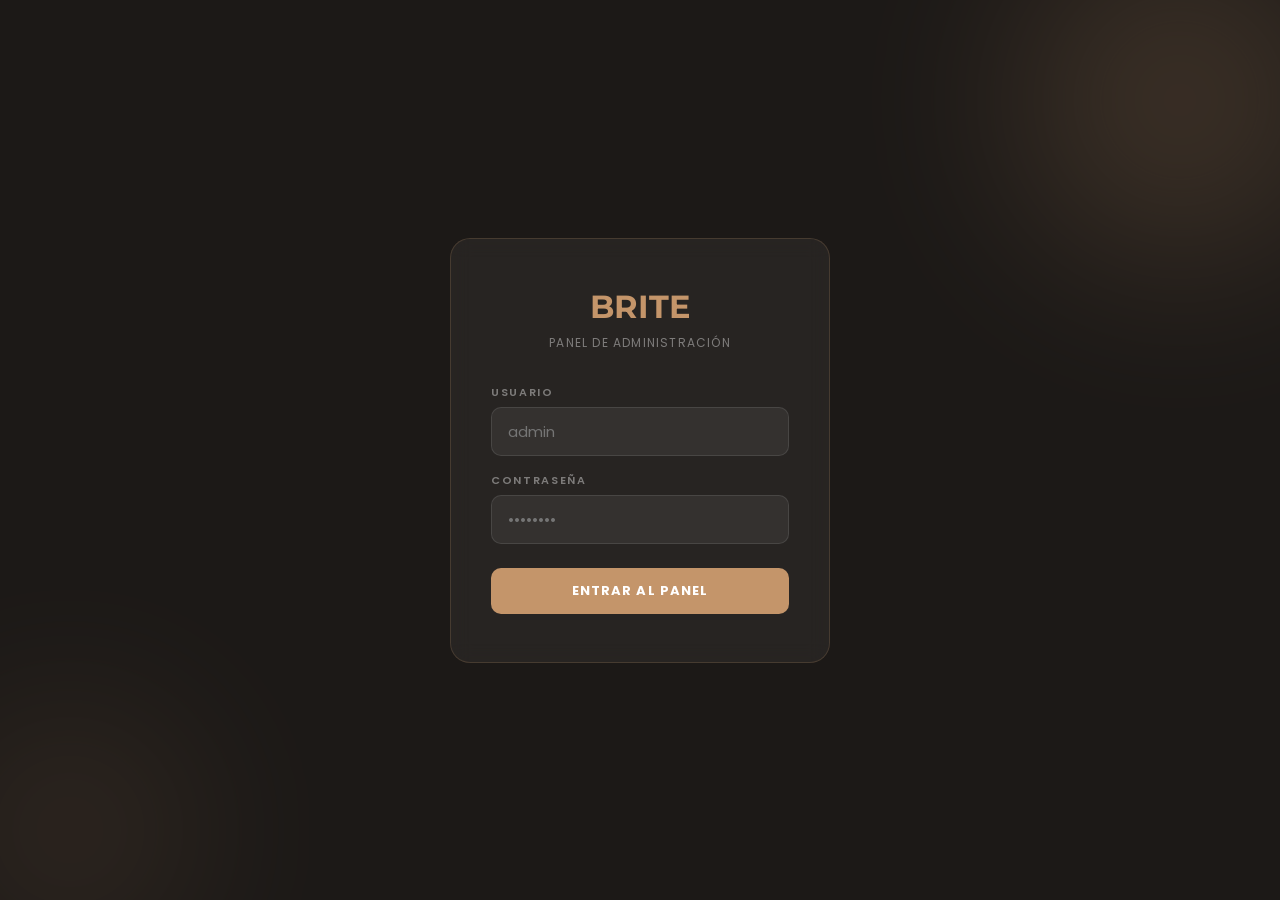
==== admin.html @ 168a84fe "Add files via upload" ====
<!DOCTYPE html>
<html lang="es">
<head>
  <meta charset="UTF-8">
  <meta name="viewport" content="width=device-width, initial-scale=1.0">
  <title>BRITE — Panel Admin</title>
  <link href="https://fonts.googleapis.com/css2?family=Montserrat:wght@400;500;600;700&family=Poppins:wght@300;400;500;600&display=swap" rel="stylesheet">
  <style>
    *, *::before, *::after { box-sizing: border-box; margin: 0; padding: 0; }
    :root {
      --gold: #C4956A; --gold-dark: #A67750; --gold-light: #EDD9C0;
      --ink: #1C1917; --ink-mid: #57534E; --ink-soft: #A8A29E;
      --bg: #FAFAF8; --bg-alt: #F4F1EC; --bg-dark: #1C1917;
      --white: #FFFFFF; --success: #4A7C59; --error: #C0392B;
      --font: 'Poppins', sans-serif; --font-d: 'Montserrat', sans-serif;
    }
    body { font-family: var(--font); background: var(--bg); color: var(--ink); min-height: 100vh; }

    /* LOGIN */
    .login-screen {
      min-height: 100vh; display: flex; align-items: center; justify-content: center;
      background: var(--bg-dark); position: relative; overflow: hidden;
    }
    .login-orb {
      position: absolute; border-radius: 50%; filter: blur(80px); opacity: 0.3;
      pointer-events: none;
    }
    .login-orb1 { width: 400px; height: 400px; background: radial-gradient(circle, rgba(196,149,106,0.8), transparent); top: -100px; right: -100px; }
    .login-orb2 { width: 300px; height: 300px; background: radial-gradient(circle, rgba(196,149,106,0.5), transparent); bottom: -80px; left: -80px; }
    .login-box {
      background: rgba(255,255,255,0.05); border: 1px solid rgba(196,149,106,0.2);
      border-radius: 20px; padding: 48px 40px; width: 380px;
      position: relative; z-index: 2; backdrop-filter: blur(10px);
    }
    .login-logo { font-family: var(--font-d); font-size: 32px; font-weight: 700; color: var(--gold); text-align: center; margin-bottom: 8px; }
    .login-sub { font-size: 12px; color: rgba(255,255,255,0.4); text-align: center; margin-bottom: 32px; letter-spacing: 0.1em; text-transform: uppercase; }
    .login-field { margin-bottom: 16px; }
    .login-field label { display: block; font-size: 11px; font-weight: 600; color: rgba(255,255,255,0.4); letter-spacing: 0.15em; text-transform: uppercase; margin-bottom: 6px; }
    .login-field input {
      width: 100%; background: rgba(255,255,255,0.06); border: 1px solid rgba(255,255,255,0.1);
      border-radius: 10px; padding: 12px 16px; color: white; font-family: var(--font); font-size: 15px; outline: none;
      transition: border-color 0.2s;
    }
    .login-field input:focus { border-color: var(--gold); }
    .login-btn {
      width: 100%; padding: 13px; background: var(--gold); color: white; border: none; cursor: pointer;
      font-family: var(--font); font-size: 13px; font-weight: 700; letter-spacing: 0.08em; text-transform: uppercase;
      border-radius: 10px; margin-top: 8px; transition: all 0.25s;
    }
    .login-btn:hover { background: var(--gold-dark); transform: translateY(-2px); }
    .login-error { color: #E53935; font-size: 12px; text-align: center; margin-top: 12px; display: none; }

    /* ADMIN PANEL */
    .admin { display: none; }
    .admin-nav {
      background: var(--bg-dark); padding: 0 32px; height: 64px;
      display: flex; align-items: center; justify-content: space-between;
      border-bottom: 1px solid rgba(196,149,106,0.15);
      position: sticky; top: 0; z-index: 100;
    }
    .admin-nav-brand { font-family: var(--font-d); font-size: 20px; font-weight: 700; color: var(--gold); }
    .admin-nav-right { display: flex; align-items: center; gap: 16px; }
    .admin-nav-user { font-size: 13px; color: rgba(255,255,255,0.5); }
    .admin-logout {
      background: rgba(255,255,255,0.08); border: 1px solid rgba(255,255,255,0.12);
      color: rgba(255,255,255,0.6); font-family: var(--font); font-size: 12px; font-weight: 600;
      padding: 7px 16px; border-radius: 100px; cursor: pointer; transition: all 0.2s;
    }
    .admin-logout:hover { background: rgba(255,255,255,0.15); color: white; }

    .admin-body { padding: 32px; max-width: 1400px; margin: 0 auto; }

    /* STATS */
    .stats-grid { display: grid; grid-template-columns: repeat(4, 1fr); gap: 16px; margin-bottom: 32px; }
    .stat-card {
      background: var(--white); border-radius: 12px; padding: 24px;
      box-shadow: 0 2px 12px rgba(28,25,23,0.07);
    }
    .stat-label { font-size: 11px; font-weight: 600; color: var(--ink-soft); letter-spacing: 0.12em; text-transform: uppercase; margin-bottom: 8px; }
    .stat-num { font-family: var(--font-d); font-size: 32px; font-weight: 700; color: var(--ink); }
    .stat-card.gold .stat-num { color: var(--gold); }
    .stat-card.green .stat-num { color: var(--success); }

    /* TABS */
    .admin-tabs { display: flex; gap: 8px; margin-bottom: 24px; }
    .admin-tab {
      padding: 9px 20px; background: var(--bg-alt); border: none; cursor: pointer;
      font-family: var(--font); font-size: 13px; font-weight: 600; color: var(--ink-mid);
      border-radius: 100px; transition: all 0.2s;
    }
    .admin-tab.active { background: var(--ink); color: white; }
    .admin-tab:hover:not(.active) { background: var(--gold-light); color: var(--gold-dark); }

    /* TABLA PEDIDOS */
    .table-wrap { background: var(--white); border-radius: 16px; box-shadow: 0 2px 12px rgba(28,25,23,0.07); overflow: hidden; }
    .table-header {
      padding: 20px 24px; display: flex; justify-content: space-between; align-items: center;
      border-bottom: 1px solid var(--gold-light);
    }
    .table-title { font-family: var(--font-d); font-size: 18px; font-weight: 700; color: var(--ink); }
    .table-search {
      display: flex; align-items: center; gap: 8px;
      background: var(--bg-alt); border: 2px solid transparent; border-radius: 10px; padding: 0 14px;
      transition: border-color 0.2s;
    }
    .table-search:focus-within { border-color: var(--gold); }
    .table-search svg { color: var(--ink-soft); flex-shrink: 0; }
    .table-search input { border: none; background: none; padding: 9px 8px; font-family: var(--font); font-size: 14px; outline: none; width: 200px; }

    table { width: 100%; border-collapse: collapse; }
    thead { background: var(--bg-alt); }
    th { padding: 12px 16px; font-size: 11px; font-weight: 700; color: var(--ink-soft); letter-spacing: 0.1em; text-transform: uppercase; text-align: left; }
    td { padding: 14px 16px; font-size: 14px; color: var(--ink); border-bottom: 1px solid var(--bg-alt); vertical-align: middle; }
    tr:last-child td { border-bottom: none; }
    tr:hover td { background: rgba(196,149,106,0.04); }

    .badge-estatus {
      display: inline-flex; align-items: center; gap: 6px;
      padding: 4px 12px; border-radius: 100px;
      font-size: 11px; font-weight: 700; letter-spacing: 0.05em; text-transform: uppercase;
    }
    .badge-estatus.pendiente { background: #FEF3C7; color: #92400E; }
    .badge-estatus.pagado { background: #D1FAE5; color: #065F46; }
    .badge-estatus.enviado { background: #DBEAFE; color: #1E40AF; }
    .badge-estatus.entregado { background: #E0E7FF; color: #3730A3; }
    .badge-estatus.cancelado { background: #FEE2E2; color: #991B1B; }

    .btn-estatus {
      display: flex; align-items: center; gap: 4px;
      padding: 6px 12px; border: none; border-radius: 8px; cursor: pointer;
      font-family: var(--font); font-size: 11px; font-weight: 700; letter-spacing: 0.05em;
      text-transform: uppercase; transition: all 0.2s; white-space: nowrap;
    }
    .btn-pagar { background: #D1FAE5; color: #065F46; }
    .btn-pagar:hover { background: #6EE7B7; }
    .btn-enviar { background: #DBEAFE; color: #1E40AF; }
    .btn-enviar:hover { background: #93C5FD; }
    .btn-entregar { background: #E0E7FF; color: #3730A3; }
    .btn-entregar:hover { background: #A5B4FC; }
    .btn-cancelar { background: #FEE2E2; color: #991B1B; }
    .btn-cancelar:hover { background: #FCA5A5; }

    .acciones { display: flex; gap: 6px; flex-wrap: wrap; }

    .empty-msg { text-align: center; padding: 48px; color: var(--ink-soft); font-size: 14px; }

    /* TABLA USUARIAS */
    .user-avatar {
      width: 36px; height: 36px; border-radius: 50%;
      background: linear-gradient(135deg, var(--gold), var(--gold-dark));
      display: flex; align-items: center; justify-content: center;
      color: white; font-size: 13px; font-weight: 700; flex-shrink: 0;
    }
    .user-info { display: flex; align-items: center; gap: 10px; }

    /* TOAST */
    .toast {
      position: fixed; bottom: 24px; left: 50%;
      transform: translateX(-50%) translateY(20px);
      background: var(--ink); color: white; padding: 12px 24px;
      border-radius: 100px; font-size: 13px; font-weight: 600;
      border-left: 4px solid var(--gold); box-shadow: 0 8px 24px rgba(0,0,0,0.2);
      opacity: 0; transition: all 0.3s; z-index: 9999; pointer-events: none; white-space: nowrap;
    }
    .toast.show { opacity: 1; transform: translateX(-50%) translateY(0); }

    /* RESPONSIVE */
    @media (max-width: 768px) {
      .stats-grid { grid-template-columns: repeat(2, 1fr); }
      .admin-body { padding: 16px; }
      .table-search input { width: 120px; }
    }
    @media (max-width: 480px) {
      .stats-grid { grid-template-columns: 1fr 1fr; }
      .login-box { padding: 32px 24px; width: 100%; margin: 16px; }
    }
  </style>
</head>
<body>

<!-- LOGIN -->
<div class="login-screen" id="loginScreen">
  <div class="login-orb login-orb1"></div>
  <div class="login-orb login-orb2"></div>
  <div class="login-box">
    <div class="login-logo">BRITE</div>
    <p class="login-sub">Panel de Administración</p>
    <div class="login-field">
      <label>Usuario</label>
      <input type="text" id="adminUser" placeholder="admin" onkeydown="if(event.key==='Enter')iniciarAdmin()">
    </div>
    <div class="login-field">
      <label>Contraseña</label>
      <input type="password" id="adminPass" placeholder="••••••••" onkeydown="if(event.key==='Enter')iniciarAdmin()">
    </div>
    <button class="login-btn" onclick="iniciarAdmin()">Entrar al panel</button>
    <p class="login-error" id="loginError">Usuario o contraseña incorrectos</p>
  </div>
</div>

<!-- ADMIN PANEL -->
<div class="admin" id="adminPanel">
  <nav class="admin-nav">
    <div class="admin-nav-brand">BRITE Admin</div>
    <div class="admin-nav-right">
      <span class="admin-nav-user">Administrador</span>
      <button class="admin-logout" onclick="cerrarAdmin()">Cerrar sesión</button>
    </div>
  </nav>

  <div class="admin-body">
    <!-- STATS -->
    <div class="stats-grid" id="statsGrid">
      <div class="stat-card">
        <div class="stat-label">Total pedidos</div>
        <div class="stat-num" id="statTotal">—</div>
      </div>
      <div class="stat-card gold">
        <div class="stat-label">Pendientes</div>
        <div class="stat-num" id="statPendiente">—</div>
      </div>
      <div class="stat-card green">
        <div class="stat-label">Pagados</div>
        <div class="stat-num" id="statPagado">—</div>
      </div>
      <div class="stat-card">
        <div class="stat-label">Usuarias</div>
        <div class="stat-num" id="statUsuarias">—</div>
      </div>
    </div>

    <!-- TABS -->
    <div class="admin-tabs">
      <button class="admin-tab active" onclick="mostrarTab('pedidos', this)">📦 Pedidos</button>
      <button class="admin-tab" onclick="mostrarTab('usuarias', this)">👤 Usuarias</button>
    </div>

    <!-- PEDIDOS -->
    <div id="tabPedidos" class="table-wrap">
      <div class="table-header">
        <div class="table-title">Pedidos</div>
        <div class="table-search">
          <svg width="14" height="14" viewBox="0 0 24 24" fill="none" stroke="currentColor" stroke-width="2"><circle cx="11" cy="11" r="8"/><line x1="21" y1="21" x2="16.65" y2="16.65"/></svg>
          <input type="text" placeholder="Buscar cliente..." oninput="buscarPedidos(this.value)">
        </div>
      </div>
      <table>
        <thead>
          <tr>
            <th>Cliente</th>
            <th>Prendas</th>
            <th>Total</th>
            <th>Fecha</th>
            <th>Estatus</th>
            <th>Acciones</th>
          </tr>
        </thead>
        <tbody id="tablaPedidos">
          <tr><td colspan="6" class="empty-msg">Cargando pedidos...</td></tr>
        </tbody>
      </table>
    </div>

    <!-- USUARIAS -->
    <div id="tabUsuarias" class="table-wrap" style="display:none">
      <div class="table-header">
        <div class="table-title">Usuarias registradas</div>
      </div>
      <table>
        <thead>
          <tr>
            <th>Usuaria</th>
            <th>Correo</th>
            <th>WhatsApp</th>
            <th>Acepta noticias</th>
            <th>Dispositivo</th>
            <th>Fecha registro</th>
          </tr>
        </thead>
        <tbody id="tablaUsuarias">
          <tr><td colspan="6" class="empty-msg">Cargando usuarias...</td></tr>
        </tbody>
      </table>
    </div>
  </div>
</div>

<div class="toast" id="toast"></div>

<script>
var SB_URL = 'https://gcvsiyqjhkzltgjnrzdo.supabase.co';
var SB_KEY = 'eyJhbGciOiJIUzI1NiIsInR5cCI6IkpXVCJ9.eyJpc3MiOiJzdXBhYmFzZSIsInJlZiI6ImdjdnNpeXFqaGt6bHRnam5yemRvIiwicm9sZSI6ImFub24iLCJpYXQiOjE3NzM4NzI4NTAsImV4cCI6MjA4OTQ0ODg1MH0.TVs1GYMi550A73De3-9ceiu45VswZmbYDJW1oNvcSv0';

// Credenciales admin — puedes cambiarlas
var ADMIN_USER = 'brite';
var ADMIN_PASS = 'brite2026';

var pedidosData = [];

function sbGet(endpoint) {
  return fetch(SB_URL + '/rest/v1/' + endpoint, {
    headers: { 'apikey': SB_KEY, 'Authorization': 'Bearer ' + SB_KEY }
  }).then(function(r) { return r.json(); });
}

function sbPatch(endpoint, body) {
  return fetch(SB_URL + '/rest/v1/' + endpoint, {
    method: 'PATCH',
    headers: {
      'apikey': SB_KEY, 'Authorization': 'Bearer ' + SB_KEY,
      'Content-Type': 'application/json', 'Prefer': 'return=representation'
    },
    body: JSON.stringify(body)
  }).then(function(r) { return r.json(); });
}

function iniciarAdmin() {
  var u = document.getElementById('adminUser').value.trim();
  var p = document.getElementById('adminPass').value;
  if (u === ADMIN_USER && p === ADMIN_PASS) {
    document.getElementById('loginScreen').style.display = 'none';
    document.getElementById('adminPanel').style.display = 'block';
    cargarDatos();
  } else {
    document.getElementById('loginError').style.display = 'block';
  }
}

function cerrarAdmin() {
  document.getElementById('loginScreen').style.display = 'flex';
  document.getElementById('adminPanel').style.display = 'none';
  document.getElementById('adminUser').value = '';
  document.getElementById('adminPass').value = '';
}

function cargarDatos() {
  // Cargar pedidos
  sbGet('pedidos?select=*&order=fecha.desc').then(function(data) {
    pedidosData = data || [];
    renderPedidos(pedidosData);
    // Stats
    document.getElementById('statTotal').textContent = pedidosData.length;
    document.getElementById('statPendiente').textContent = pedidosData.filter(function(p) { return p.estatus === 'pendiente'; }).length;
    document.getElementById('statPagado').textContent = pedidosData.filter(function(p) { return p.estatus === 'pagado'; }).length;
  });
  // Cargar usuarias
  sbGet('usuarias?select=*&order=fecha_registro.desc').then(function(data) {
    var usuarias = data || [];
    document.getElementById('statUsuarias').textContent = usuarias.length;
    renderUsuarias(usuarias);
  });
}

function renderPedidos(lista) {
  var tbody = document.getElementById('tablaPedidos');
  if (!lista.length) {
    tbody.innerHTML = '<tr><td colspan="6" class="empty-msg">No hay pedidos aún</td></tr>';
    return;
  }
  tbody.innerHTML = lista.map(function(p) {
    var prendas = '';
    try {
      var prods = typeof p.productos === 'string' ? JSON.parse(p.productos) : p.productos;
      prendas = prods.map(function(x) { return x.nombre; }).join(', ');
    } catch(e) { prendas = 'Ver en Supabase'; }
    var fecha = p.fecha ? new Date(p.fecha).toLocaleDateString('es-MX', { day:'2-digit', month:'short', year:'numeric' }) : '—';
    var acciones = generarAcciones(p.id, p.estatus);
    return '<tr>' +
      '<td><strong>' + p.nombre_cliente + '</strong><br><span style="font-size:12px;color:#A8A29E">' + (p.whatsapp || '') + '</span></td>' +
      '<td style="max-width:200px;font-size:13px;color:#57534E">' + prendas + '</td>' +
      '<td><strong>$' + Number(p.total).toLocaleString('es-MX') + '</strong></td>' +
      '<td style="font-size:13px">' + fecha + '</td>' +
      '<td><span class="badge-estatus ' + (p.estatus||'pendiente') + '">' + (p.estatus||'pendiente') + '</span></td>' +
      '<td><div class="acciones">' + acciones + '</div></td>' +
      '</tr>';
  }).join('');
}

function generarAcciones(id, estatus) {
  var btns = '';
  if (estatus === 'pendiente') {
    btns += '<button class="btn-estatus btn-pagar" onclick="cambiarEstatus(\'' + id + '\', \'pagado\')">✓ Pagado</button>';
    btns += '<button class="btn-estatus btn-cancelar" onclick="cambiarEstatus(\'' + id + '\', \'cancelado\')">✕ Cancelar</button>';
  } else if (estatus === 'pagado') {
    btns += '<button class="btn-estatus btn-enviar" onclick="cambiarEstatus(\'' + id + '\', \'enviado\')">📦 Enviado</button>';
  } else if (estatus === 'enviado') {
    btns += '<button class="btn-estatus btn-entregar" onclick="cambiarEstatus(\'' + id + '\', \'entregado\')">✓ Entregado</button>';
  } else {
    btns += '<span style="font-size:12px;color:#A8A29E">Completado</span>';
  }
  return btns;
}

function cambiarEstatus(id, nuevoEstatus) {
  sbPatch('pedidos?id=eq.' + id, { estatus: nuevoEstatus }).then(function() {
    mostrarToast('Pedido marcado como ' + nuevoEstatus + ' ✦');
    cargarDatos();
  }).catch(function() {
    mostrarToast('Error al actualizar — intenta de nuevo');
  });
}

function buscarPedidos(query) {
  if (!query) { renderPedidos(pedidosData); return; }
  var filtrados = pedidosData.filter(function(p) {
    return (p.nombre_cliente || '').toLowerCase().includes(query.toLowerCase()) ||
           (p.email || '').toLowerCase().includes(query.toLowerCase());
  });
  renderPedidos(filtrados);
}

function renderUsuarias(lista) {
  var tbody = document.getElementById('tablaUsuarias');
  if (!lista.length) {
    tbody.innerHTML = '<tr><td colspan="6" class="empty-msg">No hay usuarias registradas</td></tr>';
    return;
  }
  tbody.innerHTML = lista.map(function(u) {
    var inicial = (u.nombre || 'B')[0].toUpperCase();
    var fecha = u.fecha_registro ? new Date(u.fecha_registro).toLocaleDateString('es-MX', { day:'2-digit', month:'short', year:'numeric' }) : '—';
    return '<tr>' +
      '<td><div class="user-info"><div class="user-avatar">' + inicial + '</div><strong>' + u.nombre + '</strong></div></td>' +
      '<td>' + (u.email || '—') + '</td>' +
      '<td>' + (u.whatsapp || '—') + '</td>' +
      '<td><span style="color:' + (u.acepta_noticias ? '#4A7C59' : '#A8A29E') + ';font-weight:600">' + (u.acepta_noticias ? '✓ Sí' : '✗ No') + '</span></td>' +
      '<td>' + (u.dispositivo || '—') + '</td>' +
      '<td>' + fecha + '</td>' +
      '</tr>';
  }).join('');
}

function mostrarTab(tab, btn) {
  document.querySelectorAll('.admin-tab').forEach(function(b) { b.classList.remove('active'); });
  btn.classList.add('active');
  document.getElementById('tabPedidos').style.display = tab === 'pedidos' ? 'block' : 'none';
  document.getElementById('tabUsuarias').style.display = tab === 'usuarias' ? 'block' : 'none';
}

function mostrarToast(msg) {
  var t = document.getElementById('toast');
  t.textContent = msg; t.classList.add('show');
  setTimeout(function() { t.classList.remove('show'); }, 3000);
}
</script>
</body>
</html>
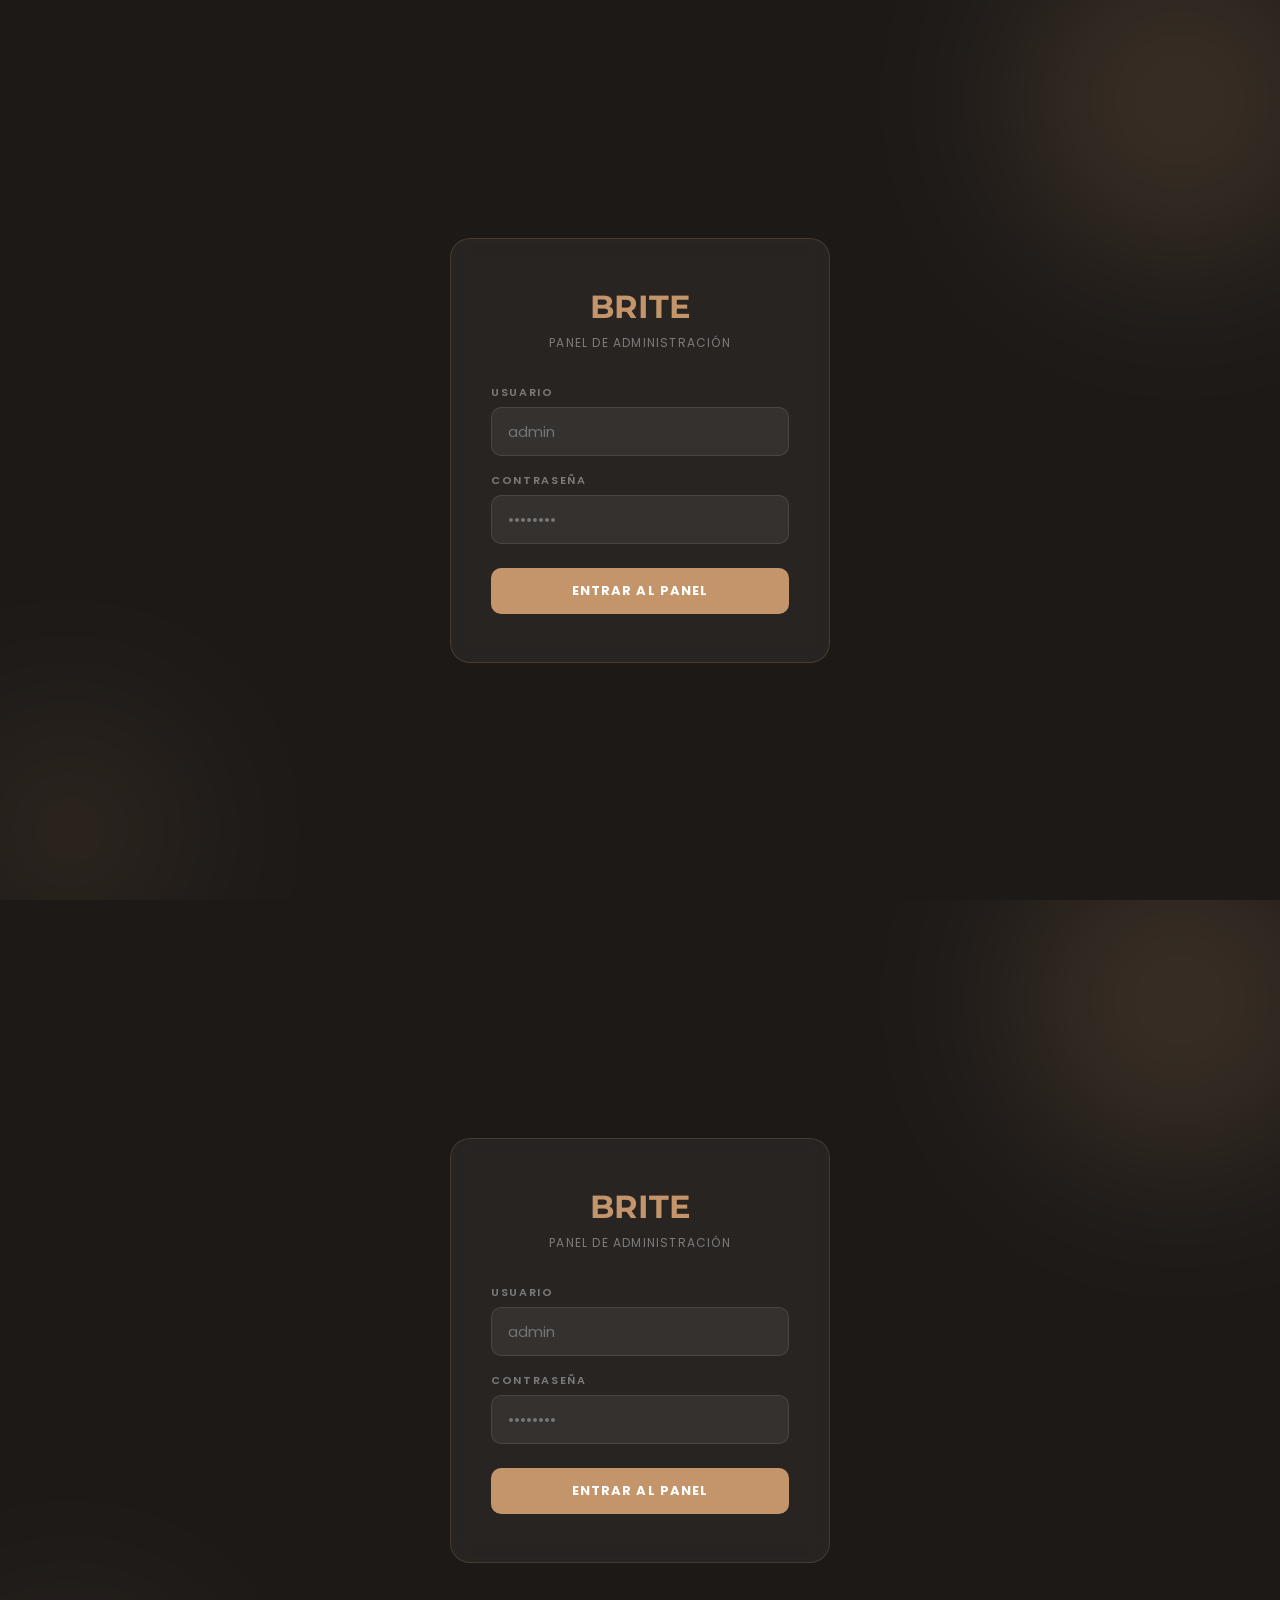
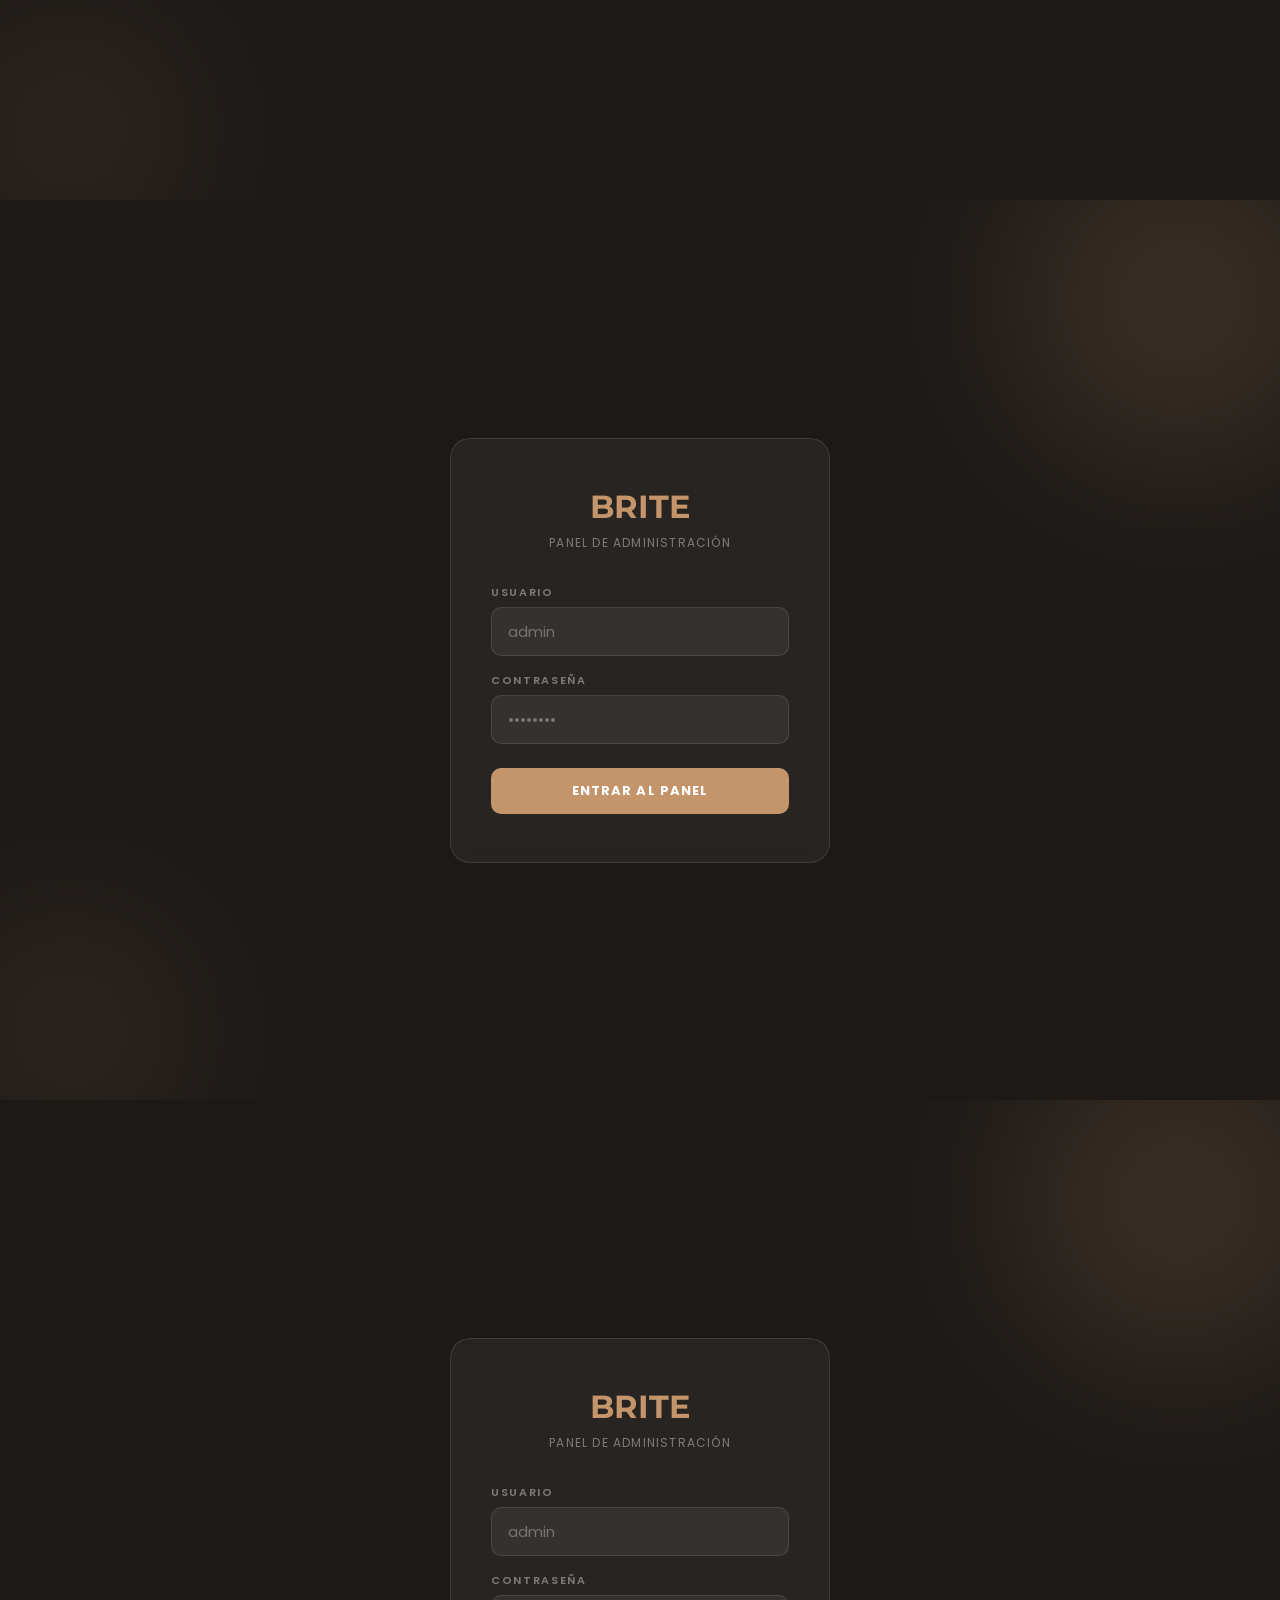
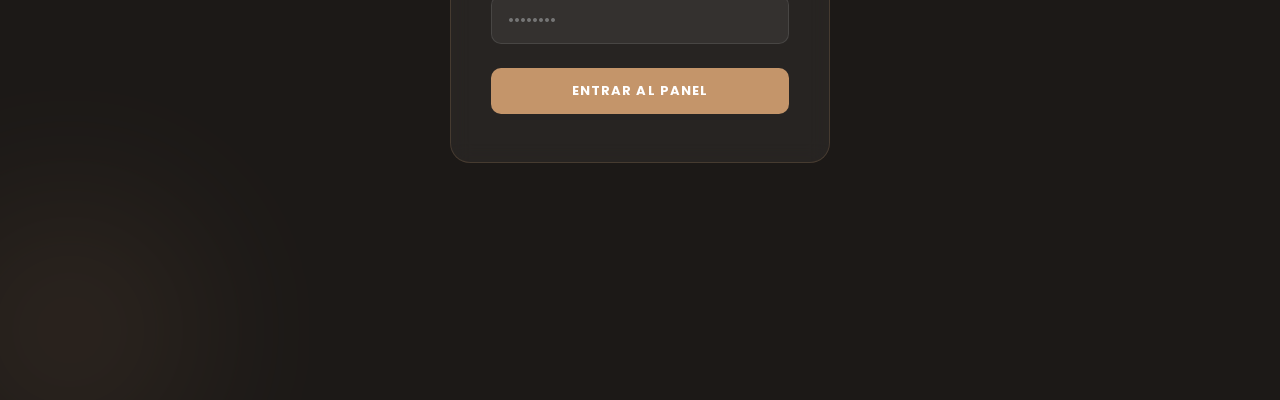
==== commit 03498159: "Update greeting from 'Hello' to 'Goodbye'" ====
--- a/admin.html
+++ b/admin.html
@@ -21,10 +21,7 @@
       min-height: 100vh; display: flex; align-items: center; justify-content: center;
       background: var(--bg-dark); position: relative; overflow: hidden;
     }
-    .login-orb {
-      position: absolute; border-radius: 50%; filter: blur(80px); opacity: 0.3;
-      pointer-events: none;
-    }
+    .login-orb { position: absolute; border-radius: 50%; filter: blur(80px); opacity: 0.3; pointer-events: none; }
     .login-orb1 { width: 400px; height: 400px; background: radial-gradient(circle, rgba(196,149,106,0.8), transparent); top: -100px; right: -100px; }
     .login-orb2 { width: 300px; height: 300px; background: radial-gradient(circle, rgba(196,149,106,0.5), transparent); bottom: -80px; left: -80px; }
     .login-box {
@@ -36,77 +33,79 @@
     .login-sub { font-size: 12px; color: rgba(255,255,255,0.4); text-align: center; margin-bottom: 32px; letter-spacing: 0.1em; text-transform: uppercase; }
     .login-field { margin-bottom: 16px; }
     .login-field label { display: block; font-size: 11px; font-weight: 600; color: rgba(255,255,255,0.4); letter-spacing: 0.15em; text-transform: uppercase; margin-bottom: 6px; }
-    .login-field input {
-      width: 100%; background: rgba(255,255,255,0.06); border: 1px solid rgba(255,255,255,0.1);
-      border-radius: 10px; padding: 12px 16px; color: white; font-family: var(--font); font-size: 15px; outline: none;
-      transition: border-color 0.2s;
-    }
+    .login-field input { width: 100%; background: rgba(255,255,255,0.06); border: 1px solid rgba(255,255,255,0.1); border-radius: 10px; padding: 12px 16px; color: white; font-family: var(--font); font-size: 15px; outline: none; transition: border-color 0.2s; }
     .login-field input:focus { border-color: var(--gold); }
-    .login-btn {
-      width: 100%; padding: 13px; background: var(--gold); color: white; border: none; cursor: pointer;
-      font-family: var(--font); font-size: 13px; font-weight: 700; letter-spacing: 0.08em; text-transform: uppercase;
-      border-radius: 10px; margin-top: 8px; transition: all 0.25s;
-    }
+    .login-btn { width: 100%; padding: 13px; background: var(--gold); color: white; border: none; cursor: pointer; font-family: var(--font); font-size: 13px; font-weight: 700; letter-spacing: 0.08em; text-transform: uppercase; border-radius: 10px; margin-top: 8px; transition: all 0.25s; }
     .login-btn:hover { background: var(--gold-dark); transform: translateY(-2px); }
     .login-error { color: #E53935; font-size: 12px; text-align: center; margin-top: 12px; display: none; }
 
-    /* ADMIN PANEL */
+    /* ADMIN */
     .admin { display: none; }
-    .admin-nav {
-      background: var(--bg-dark); padding: 0 32px; height: 64px;
-      display: flex; align-items: center; justify-content: space-between;
-      border-bottom: 1px solid rgba(196,149,106,0.15);
-      position: sticky; top: 0; z-index: 100;
-    }
+    .admin-nav { background: var(--bg-dark); padding: 0 32px; height: 64px; display: flex; align-items: center; justify-content: space-between; border-bottom: 1px solid rgba(196,149,106,0.15); position: sticky; top: 0; z-index: 100; }
     .admin-nav-brand { font-family: var(--font-d); font-size: 20px; font-weight: 700; color: var(--gold); }
     .admin-nav-right { display: flex; align-items: center; gap: 16px; }
     .admin-nav-user { font-size: 13px; color: rgba(255,255,255,0.5); }
-    .admin-logout {
-      background: rgba(255,255,255,0.08); border: 1px solid rgba(255,255,255,0.12);
-      color: rgba(255,255,255,0.6); font-family: var(--font); font-size: 12px; font-weight: 600;
-      padding: 7px 16px; border-radius: 100px; cursor: pointer; transition: all 0.2s;
-    }
+    .admin-logout { background: rgba(255,255,255,0.08); border: 1px solid rgba(255,255,255,0.12); color: rgba(255,255,255,0.6); font-family: var(--font); font-size: 12px; font-weight: 600; padding: 7px 16px; border-radius: 100px; cursor: pointer; transition: all 0.2s; }
     .admin-logout:hover { background: rgba(255,255,255,0.15); color: white; }
 
     .admin-body { padding: 32px; max-width: 1400px; margin: 0 auto; }
 
     /* STATS */
-    .stats-grid { display: grid; grid-template-columns: repeat(4, 1fr); gap: 16px; margin-bottom: 32px; }
-    .stat-card {
-      background: var(--white); border-radius: 12px; padding: 24px;
-      box-shadow: 0 2px 12px rgba(28,25,23,0.07);
-    }
+    .stats-grid { display: grid; grid-template-columns: repeat(5, 1fr); gap: 16px; margin-bottom: 32px; }
+    .stat-card { background: var(--white); border-radius: 12px; padding: 24px; box-shadow: 0 2px 12px rgba(28,25,23,0.07); border-left: 4px solid transparent; transition: all 0.25s; }
+    .stat-card:hover { transform: translateY(-3px); box-shadow: 0 8px 24px rgba(28,25,23,0.1); }
+    .stat-card.gold { border-left-color: var(--gold); }
+    .stat-card.green { border-left-color: var(--success); }
+    .stat-card.blue { border-left-color: #3B82F6; }
+    .stat-card.purple { border-left-color: #8B5CF6; }
     .stat-label { font-size: 11px; font-weight: 600; color: var(--ink-soft); letter-spacing: 0.12em; text-transform: uppercase; margin-bottom: 8px; }
     .stat-num { font-family: var(--font-d); font-size: 32px; font-weight: 700; color: var(--ink); }
     .stat-card.gold .stat-num { color: var(--gold); }
     .stat-card.green .stat-num { color: var(--success); }
+    .stat-card.blue .stat-num { color: #3B82F6; }
+    .stat-card.purple .stat-num { color: #8B5CF6; }
 
     /* TABS */
     .admin-tabs { display: flex; gap: 8px; margin-bottom: 24px; }
-    .admin-tab {
-      padding: 9px 20px; background: var(--bg-alt); border: none; cursor: pointer;
-      font-family: var(--font); font-size: 13px; font-weight: 600; color: var(--ink-mid);
-      border-radius: 100px; transition: all 0.2s;
-    }
+    .admin-tab { padding: 9px 20px; background: var(--bg-alt); border: none; cursor: pointer; font-family: var(--font); font-size: 13px; font-weight: 600; color: var(--ink-mid); border-radius: 100px; transition: all 0.2s; }
     .admin-tab.active { background: var(--ink); color: white; }
     .admin-tab:hover:not(.active) { background: var(--gold-light); color: var(--gold-dark); }
 
-    /* TABLA PEDIDOS */
+    /* BUSCADORES */
+    .buscar-wrap {
+      background: var(--white); border-radius: 16px; padding: 20px 24px;
+      box-shadow: 0 2px 12px rgba(28,25,23,0.07); margin-bottom: 16px;
+      display: flex; gap: 12px; flex-wrap: wrap; align-items: center;
+    }
+    .buscar-wrap label { font-size: 11px; font-weight: 700; color: var(--ink-soft); letter-spacing: 0.1em; text-transform: uppercase; margin-bottom: 0; white-space: nowrap; }
+    .search-input-wrap {
+      display: flex; align-items: center; gap: 8px;
+      background: var(--bg-alt); border: 2px solid transparent;
+      border-radius: 10px; padding: 0 14px; flex: 1; min-width: 160px;
+      transition: border-color 0.2s;
+    }
+    .search-input-wrap:focus-within { border-color: var(--gold); background: white; }
+    .search-input-wrap svg { color: var(--ink-soft); flex-shrink: 0; }
+    .search-input-wrap input { border: none; background: none; padding: 10px 6px; font-family: var(--font); font-size: 14px; outline: none; width: 100%; }
+    .search-select {
+      background: var(--bg-alt); border: 2px solid transparent;
+      border-radius: 10px; padding: 10px 14px; font-family: var(--font); font-size: 14px;
+      color: var(--ink); outline: none; cursor: pointer; min-width: 140px;
+      transition: border-color 0.2s;
+    }
+    .search-select:focus { border-color: var(--gold); background: white; }
+    .btn-limpiar {
+      padding: 10px 18px; background: var(--bg-alt); border: none; cursor: pointer;
+      font-family: var(--font); font-size: 12px; font-weight: 600; color: var(--ink-mid);
+      border-radius: 10px; transition: all 0.2s; white-space: nowrap;
+    }
+    .btn-limpiar:hover { background: var(--gold-light); color: var(--gold-dark); }
+    .resultados-count { font-size: 12px; color: var(--ink-soft); font-weight: 500; margin-left: auto; }
+
+    /* TABLA */
     .table-wrap { background: var(--white); border-radius: 16px; box-shadow: 0 2px 12px rgba(28,25,23,0.07); overflow: hidden; }
-    .table-header {
-      padding: 20px 24px; display: flex; justify-content: space-between; align-items: center;
-      border-bottom: 1px solid var(--gold-light);
-    }
+    .table-header { padding: 20px 24px; display: flex; justify-content: space-between; align-items: center; border-bottom: 1px solid var(--gold-light); }
     .table-title { font-family: var(--font-d); font-size: 18px; font-weight: 700; color: var(--ink); }
-    .table-search {
-      display: flex; align-items: center; gap: 8px;
-      background: var(--bg-alt); border: 2px solid transparent; border-radius: 10px; padding: 0 14px;
-      transition: border-color 0.2s;
-    }
-    .table-search:focus-within { border-color: var(--gold); }
-    .table-search svg { color: var(--ink-soft); flex-shrink: 0; }
-    .table-search input { border: none; background: none; padding: 9px 8px; font-family: var(--font); font-size: 14px; outline: none; width: 200px; }
-
     table { width: 100%; border-collapse: collapse; }
     thead { background: var(--bg-alt); }
     th { padding: 12px 16px; font-size: 11px; font-weight: 700; color: var(--ink-soft); letter-spacing: 0.1em; text-transform: uppercase; text-align: left; }
@@ -114,23 +113,14 @@
     tr:last-child td { border-bottom: none; }
     tr:hover td { background: rgba(196,149,106,0.04); }
 
-    .badge-estatus {
-      display: inline-flex; align-items: center; gap: 6px;
-      padding: 4px 12px; border-radius: 100px;
-      font-size: 11px; font-weight: 700; letter-spacing: 0.05em; text-transform: uppercase;
-    }
+    .badge-estatus { display: inline-flex; align-items: center; gap: 6px; padding: 4px 12px; border-radius: 100px; font-size: 11px; font-weight: 700; letter-spacing: 0.05em; text-transform: uppercase; }
     .badge-estatus.pendiente { background: #FEF3C7; color: #92400E; }
     .badge-estatus.pagado { background: #D1FAE5; color: #065F46; }
     .badge-estatus.enviado { background: #DBEAFE; color: #1E40AF; }
     .badge-estatus.entregado { background: #E0E7FF; color: #3730A3; }
     .badge-estatus.cancelado { background: #FEE2E2; color: #991B1B; }
 
-    .btn-estatus {
-      display: flex; align-items: center; gap: 4px;
-      padding: 6px 12px; border: none; border-radius: 8px; cursor: pointer;
-      font-family: var(--font); font-size: 11px; font-weight: 700; letter-spacing: 0.05em;
-      text-transform: uppercase; transition: all 0.2s; white-space: nowrap;
-    }
+    .btn-estatus { display: flex; align-items: center; gap: 4px; padding: 6px 12px; border: none; border-radius: 8px; cursor: pointer; font-family: var(--font); font-size: 11px; font-weight: 700; letter-spacing: 0.05em; text-transform: uppercase; transition: all 0.2s; white-space: nowrap; }
     .btn-pagar { background: #D1FAE5; color: #065F46; }
     .btn-pagar:hover { background: #6EE7B7; }
     .btn-enviar { background: #DBEAFE; color: #1E40AF; }
@@ -139,40 +129,22 @@
     .btn-entregar:hover { background: #A5B4FC; }
     .btn-cancelar { background: #FEE2E2; color: #991B1B; }
     .btn-cancelar:hover { background: #FCA5A5; }
-
     .acciones { display: flex; gap: 6px; flex-wrap: wrap; }
 
     .empty-msg { text-align: center; padding: 48px; color: var(--ink-soft); font-size: 14px; }
 
-    /* TABLA USUARIAS */
-    .user-avatar {
-      width: 36px; height: 36px; border-radius: 50%;
-      background: linear-gradient(135deg, var(--gold), var(--gold-dark));
-      display: flex; align-items: center; justify-content: center;
-      color: white; font-size: 13px; font-weight: 700; flex-shrink: 0;
-    }
+    .user-avatar { width: 36px; height: 36px; border-radius: 50%; background: linear-gradient(135deg, var(--gold), var(--gold-dark)); display: flex; align-items: center; justify-content: center; color: white; font-size: 13px; font-weight: 700; flex-shrink: 0; }
     .user-info { display: flex; align-items: center; gap: 10px; }
 
     /* TOAST */
-    .toast {
-      position: fixed; bottom: 24px; left: 50%;
-      transform: translateX(-50%) translateY(20px);
-      background: var(--ink); color: white; padding: 12px 24px;
-      border-radius: 100px; font-size: 13px; font-weight: 600;
-      border-left: 4px solid var(--gold); box-shadow: 0 8px 24px rgba(0,0,0,0.2);
-      opacity: 0; transition: all 0.3s; z-index: 9999; pointer-events: none; white-space: nowrap;
-    }
+    .toast { position: fixed; bottom: 24px; left: 50%; transform: translateX(-50%) translateY(20px); background: var(--ink); color: white; padding: 12px 24px; border-radius: 100px; font-size: 13px; font-weight: 600; border-left: 4px solid var(--gold); box-shadow: 0 8px 24px rgba(0,0,0,0.2); opacity: 0; transition: all 0.3s; z-index: 9999; pointer-events: none; white-space: nowrap; }
     .toast.show { opacity: 1; transform: translateX(-50%) translateY(0); }
 
-    /* RESPONSIVE */
     @media (max-width: 768px) {
       .stats-grid { grid-template-columns: repeat(2, 1fr); }
       .admin-body { padding: 16px; }
-      .table-search input { width: 120px; }
-    }
-    @media (max-width: 480px) {
-      .stats-grid { grid-template-columns: 1fr 1fr; }
-      .login-box { padding: 32px 24px; width: 100%; margin: 16px; }
+      .buscar-wrap { flex-direction: column; }
+      .search-input-wrap { min-width: unset; width: 100%; }
     }
   </style>
 </head>
@@ -209,13 +181,14 @@
   </nav>
 
   <div class="admin-body">
+
     <!-- STATS -->
-    <div class="stats-grid" id="statsGrid">
-      <div class="stat-card">
+    <div class="stats-grid">
+      <div class="stat-card gold">
         <div class="stat-label">Total pedidos</div>
         <div class="stat-num" id="statTotal">—</div>
       </div>
-      <div class="stat-card gold">
+      <div class="stat-card blue">
         <div class="stat-label">Pendientes</div>
         <div class="stat-num" id="statPendiente">—</div>
       </div>
@@ -223,9 +196,13 @@
         <div class="stat-label">Pagados</div>
         <div class="stat-num" id="statPagado">—</div>
       </div>
-      <div class="stat-card">
+      <div class="stat-card purple">
         <div class="stat-label">Usuarias</div>
         <div class="stat-num" id="statUsuarias">—</div>
+      </div>
+      <div class="stat-card" style="border-left-color:#F59E0B">
+        <div class="stat-label">Opiniones</div>
+        <div class="stat-num" id="statOpiniones" style="color:#F59E0B">—</div>
       </div>
     </div>
 
@@ -233,21 +210,42 @@
     <div class="admin-tabs">
       <button class="admin-tab active" onclick="mostrarTab('pedidos', this)">📦 Pedidos</button>
       <button class="admin-tab" onclick="mostrarTab('usuarias', this)">👤 Usuarias</button>
-    </div>
-
-    <!-- PEDIDOS -->
+      <button class="admin-tab" onclick="mostrarTab('opiniones', this)">⭐ Opiniones</button>
+    </div>
+
+    <!-- BUSCADOR PEDIDOS -->
+    <div id="buscadorPedidos" class="buscar-wrap">
+      <label>Buscar:</label>
+      <div class="search-input-wrap">
+        <svg width="14" height="14" viewBox="0 0 24 24" fill="none" stroke="currentColor" stroke-width="2"><circle cx="11" cy="11" r="8"/><line x1="21" y1="21" x2="16.65" y2="16.65"/></svg>
+        <input type="text" id="searchNombre" placeholder="Nombre del cliente..." oninput="filtrarPedidos()">
+      </div>
+      <div class="search-input-wrap">
+        <svg width="14" height="14" viewBox="0 0 24 24" fill="none" stroke="currentColor" stroke-width="2"><path d="M22 16.92v3a2 2 0 01-2.18 2 19.79 19.79 0 01-8.63-3.07A19.5 19.5 0 013.07 9.8 19.79 19.79 0 01.22 1.18 2 2 0 012.22 0h3a2 2 0 012 1.72c.127.96.361 1.903.7 2.81a2 2 0 01-.45 2.11L6.91 7.91a16 16 0 006.29 6.29l1.58-1.58a2 2 0 012.11-.45c.907.339 1.85.573 2.81.7A2 2 0 0122 16.92z"/></svg>
+        <input type="text" id="searchWa" placeholder="WhatsApp..." oninput="filtrarPedidos()">
+      </div>
+      <select class="search-select" id="searchEstatus" onchange="filtrarPedidos()">
+        <option value="">Todos los estatus</option>
+        <option value="pendiente">Pendiente</option>
+        <option value="pagado">Pagado</option>
+        <option value="enviado">Enviado</option>
+        <option value="entregado">Entregado</option>
+        <option value="cancelado">Cancelado</option>
+      </select>
+      <button class="btn-limpiar" onclick="limpiarBusquedaPedidos()">✕ Limpiar</button>
+      <span class="resultados-count" id="countPedidos"></span>
+    </div>
+
+    <!-- TABLA PEDIDOS -->
     <div id="tabPedidos" class="table-wrap">
       <div class="table-header">
         <div class="table-title">Pedidos</div>
-        <div class="table-search">
-          <svg width="14" height="14" viewBox="0 0 24 24" fill="none" stroke="currentColor" stroke-width="2"><circle cx="11" cy="11" r="8"/><line x1="21" y1="21" x2="16.65" y2="16.65"/></svg>
-          <input type="text" placeholder="Buscar cliente..." oninput="buscarPedidos(this.value)">
-        </div>
       </div>
       <table>
         <thead>
           <tr>
             <th>Cliente</th>
+            <th>WhatsApp</th>
             <th>Prendas</th>
             <th>Total</th>
             <th>Fecha</th>
@@ -256,12 +254,36 @@
           </tr>
         </thead>
         <tbody id="tablaPedidos">
-          <tr><td colspan="6" class="empty-msg">Cargando pedidos...</td></tr>
+          <tr><td colspan="7" class="empty-msg">Cargando pedidos...</td></tr>
         </tbody>
       </table>
     </div>
 
-    <!-- USUARIAS -->
+    <!-- BUSCADOR USUARIAS -->
+    <div id="buscadorUsuarias" class="buscar-wrap" style="display:none">
+      <label>Buscar:</label>
+      <div class="search-input-wrap">
+        <svg width="14" height="14" viewBox="0 0 24 24" fill="none" stroke="currentColor" stroke-width="2"><circle cx="11" cy="11" r="8"/><line x1="21" y1="21" x2="16.65" y2="16.65"/></svg>
+        <input type="text" id="searchUsuariaNombre" placeholder="Nombre..." oninput="filtrarUsuarias()">
+      </div>
+      <div class="search-input-wrap">
+        <svg width="14" height="14" viewBox="0 0 24 24" fill="none" stroke="currentColor" stroke-width="2"><path d="M4 4h16c1.1 0 2 .9 2 2v12c0 1.1-.9 2-2 2H4c-1.1 0-2-.9-2-2V6c0-1.1.9-2 2-2z"/><polyline points="22,6 12,12 2,6"/></svg>
+        <input type="text" id="searchUsuariaEmail" placeholder="Correo electrónico..." oninput="filtrarUsuarias()">
+      </div>
+      <div class="search-input-wrap">
+        <svg width="14" height="14" viewBox="0 0 24 24" fill="none" stroke="currentColor" stroke-width="2"><path d="M22 16.92v3a2 2 0 01-2.18 2 19.79 19.79 0 01-8.63-3.07A19.5 19.5 0 013.07 9.8 19.79 19.79 0 01.22 1.18 2 2 0 012.22 0h3a2 2 0 012 1.72c.127.96.361 1.903.7 2.81a2 2 0 01-.45 2.11L6.91 7.91a16 16 0 006.29 6.29l1.58-1.58a2 2 0 012.11-.45c.907.339 1.85.573 2.81.7A2 2 0 0122 16.92z"/></svg>
+        <input type="text" id="searchUsuariaWa" placeholder="WhatsApp..." oninput="filtrarUsuarias()">
+      </div>
+      <select class="search-select" id="searchAcepta" onchange="filtrarUsuarias()">
+        <option value="">Acepta noticias: Todas</option>
+        <option value="true">Sí acepta</option>
+        <option value="false">No acepta</option>
+      </select>
+      <button class="btn-limpiar" onclick="limpiarBusquedaUsuarias()">✕ Limpiar</button>
+      <span class="resultados-count" id="countUsuarias"></span>
+    </div>
+
+    <!-- TABLA USUARIAS -->
     <div id="tabUsuarias" class="table-wrap" style="display:none">
       <div class="table-header">
         <div class="table-title">Usuarias registradas</div>
@@ -282,6 +304,39 @@
         </tbody>
       </table>
     </div>
+
+    <!-- BUSCADOR OPINIONES -->
+    <div id="buscadorOpiniones" class="buscar-wrap" style="display:none">
+      <label>Buscar:</label>
+      <div class="search-input-wrap">
+        <svg width="14" height="14" viewBox="0 0 24 24" fill="none" stroke="currentColor" stroke-width="2"><circle cx="11" cy="11" r="8"/><line x1="21" y1="21" x2="16.65" y2="16.65"/></svg>
+        <input type="text" id="searchOpNombre" placeholder="Nombre..." oninput="filtrarOpiniones()">
+      </div>
+      <button class="btn-limpiar" onclick="limpiarOpiniones()">✕ Limpiar</button>
+      <span class="resultados-count" id="countOpiniones"></span>
+    </div>
+
+    <!-- TABLA OPINIONES -->
+    <div id="tabOpiniones" class="table-wrap" style="display:none">
+      <div class="table-header">
+        <div class="table-title">Opiniones de clientas</div>
+      </div>
+      <table>
+        <thead>
+          <tr>
+            <th>Clienta</th>
+            <th>Comentario</th>
+            <th>Foto</th>
+            <th>Fecha</th>
+            <th>Acciones</th>
+          </tr>
+        </thead>
+        <tbody id="tablaOpiniones">
+          <tr><td colspan="5" class="empty-msg">Cargando opiniones...</td></tr>
+        </tbody>
+      </table>
+    </div>
+
   </div>
 </div>
 
@@ -290,12 +345,11 @@
 <script>
 var SB_URL = 'https://gcvsiyqjhkzltgjnrzdo.supabase.co';
 var SB_KEY = 'eyJhbGciOiJIUzI1NiIsInR5cCI6IkpXVCJ9.eyJpc3MiOiJzdXBhYmFzZSIsInJlZiI6ImdjdnNpeXFqaGt6bHRnam5yemRvIiwicm9sZSI6ImFub24iLCJpYXQiOjE3NzM4NzI4NTAsImV4cCI6MjA4OTQ0ODg1MH0.TVs1GYMi550A73De3-9ceiu45VswZmbYDJW1oNvcSv0';
-
-// Credenciales admin — puedes cambiarlas
 var ADMIN_USER = 'brite';
 var ADMIN_PASS = 'brite2026';
 
 var pedidosData = [];
+var usuariasData = [];
 
 function sbGet(endpoint) {
   return fetch(SB_URL + '/rest/v1/' + endpoint, {
@@ -306,10 +360,7 @@
 function sbPatch(endpoint, body) {
   return fetch(SB_URL + '/rest/v1/' + endpoint, {
     method: 'PATCH',
-    headers: {
-      'apikey': SB_KEY, 'Authorization': 'Bearer ' + SB_KEY,
-      'Content-Type': 'application/json', 'Prefer': 'return=representation'
-    },
+    headers: { 'apikey': SB_KEY, 'Authorization': 'Bearer ' + SB_KEY, 'Content-Type': 'application/json', 'Prefer': 'return=representation' },
     body: JSON.stringify(body)
   }).then(function(r) { return r.json(); });
 }
@@ -334,27 +385,81 @@
 }
 
 function cargarDatos() {
-  // Cargar pedidos
   sbGet('pedidos?select=*&order=fecha.desc').then(function(data) {
     pedidosData = data || [];
     renderPedidos(pedidosData);
-    // Stats
     document.getElementById('statTotal').textContent = pedidosData.length;
     document.getElementById('statPendiente').textContent = pedidosData.filter(function(p) { return p.estatus === 'pendiente'; }).length;
     document.getElementById('statPagado').textContent = pedidosData.filter(function(p) { return p.estatus === 'pagado'; }).length;
   });
-  // Cargar usuarias
   sbGet('usuarias?select=*&order=fecha_registro.desc').then(function(data) {
-    var usuarias = data || [];
-    document.getElementById('statUsuarias').textContent = usuarias.length;
-    renderUsuarias(usuarias);
-  });
-}
-
+    usuariasData = data || [];
+    document.getElementById('statUsuarias').textContent = usuariasData.length;
+    renderUsuarias(usuariasData);
+  });
+  cargarOpiniones();
+}
+
+// ══ FILTROS PEDIDOS ══
+function filtrarPedidos() {
+  var nombre = (document.getElementById('searchNombre').value || '').toLowerCase();
+  var wa = (document.getElementById('searchWa').value || '').toLowerCase();
+  var estatus = document.getElementById('searchEstatus').value;
+
+  var filtrados = pedidosData.filter(function(p) {
+    var matchNombre = !nombre || (p.nombre_cliente || '').toLowerCase().includes(nombre);
+    var matchWa = !wa || (p.whatsapp || '').includes(wa);
+    var matchEstatus = !estatus || p.estatus === estatus;
+    return matchNombre && matchWa && matchEstatus;
+  });
+
+  renderPedidos(filtrados);
+  var count = document.getElementById('countPedidos');
+  count.textContent = (nombre || wa || estatus) ? filtrados.length + ' resultado' + (filtrados.length !== 1 ? 's' : '') : '';
+}
+
+function limpiarBusquedaPedidos() {
+  document.getElementById('searchNombre').value = '';
+  document.getElementById('searchWa').value = '';
+  document.getElementById('searchEstatus').value = '';
+  document.getElementById('countPedidos').textContent = '';
+  renderPedidos(pedidosData);
+}
+
+// ══ FILTROS USUARIAS ══
+function filtrarUsuarias() {
+  var nombre = (document.getElementById('searchUsuariaNombre').value || '').toLowerCase();
+  var email = (document.getElementById('searchUsuariaEmail').value || '').toLowerCase();
+  var wa = (document.getElementById('searchUsuariaWa').value || '').toLowerCase();
+  var acepta = document.getElementById('searchAcepta').value;
+
+  var filtrados = usuariasData.filter(function(u) {
+    var matchNombre = !nombre || (u.nombre || '').toLowerCase().includes(nombre);
+    var matchEmail = !email || (u.email || '').toLowerCase().includes(email);
+    var matchWa = !wa || (u.whatsapp || '').includes(wa);
+    var matchAcepta = !acepta || String(u.acepta_noticias) === acepta;
+    return matchNombre && matchEmail && matchWa && matchAcepta;
+  });
+
+  renderUsuarias(filtrados);
+  var count = document.getElementById('countUsuarias');
+  count.textContent = (nombre || email || wa || acepta) ? filtrados.length + ' resultado' + (filtrados.length !== 1 ? 's' : '') : '';
+}
+
+function limpiarBusquedaUsuarias() {
+  document.getElementById('searchUsuariaNombre').value = '';
+  document.getElementById('searchUsuariaEmail').value = '';
+  document.getElementById('searchUsuariaWa').value = '';
+  document.getElementById('searchAcepta').value = '';
+  document.getElementById('countUsuarias').textContent = '';
+  renderUsuarias(usuariasData);
+}
+
+// ══ RENDER PEDIDOS ══
 function renderPedidos(lista) {
   var tbody = document.getElementById('tablaPedidos');
-  if (!lista.length) {
-    tbody.innerHTML = '<tr><td colspan="6" class="empty-msg">No hay pedidos aún</td></tr>';
+  if (!lista || !lista.length) {
+    tbody.innerHTML = '<tr><td colspan="7" class="empty-msg">No se encontraron pedidos</td></tr>';
     return;
   }
   tbody.innerHTML = lista.map(function(p) {
@@ -362,16 +467,16 @@
     try {
       var prods = typeof p.productos === 'string' ? JSON.parse(p.productos) : p.productos;
       prendas = prods.map(function(x) { return x.nombre; }).join(', ');
-    } catch(e) { prendas = 'Ver en Supabase'; }
+    } catch(e) { prendas = '—'; }
     var fecha = p.fecha ? new Date(p.fecha).toLocaleDateString('es-MX', { day:'2-digit', month:'short', year:'numeric' }) : '—';
-    var acciones = generarAcciones(p.id, p.estatus);
     return '<tr>' +
-      '<td><strong>' + p.nombre_cliente + '</strong><br><span style="font-size:12px;color:#A8A29E">' + (p.whatsapp || '') + '</span></td>' +
-      '<td style="max-width:200px;font-size:13px;color:#57534E">' + prendas + '</td>' +
-      '<td><strong>$' + Number(p.total).toLocaleString('es-MX') + '</strong></td>' +
+      '<td><strong>' + (p.nombre_cliente || '—') + '</strong></td>' +
+      '<td><a href="https://wa.me/52' + (p.whatsapp || '') + '" target="_blank" style="color:var(--gold);font-weight:600">' + (p.whatsapp || '—') + '</a></td>' +
+      '<td style="max-width:180px;font-size:13px;color:var(--ink-mid)">' + prendas + '</td>' +
+      '<td><strong>$' + Number(p.total || 0).toLocaleString('es-MX') + '</strong></td>' +
       '<td style="font-size:13px">' + fecha + '</td>' +
-      '<td><span class="badge-estatus ' + (p.estatus||'pendiente') + '">' + (p.estatus||'pendiente') + '</span></td>' +
-      '<td><div class="acciones">' + acciones + '</div></td>' +
+      '<td><span class="badge-estatus ' + (p.estatus || 'pendiente') + '">' + (p.estatus || 'pendiente') + '</span></td>' +
+      '<td><div class="acciones">' + generarAcciones(p.id, p.estatus) + '</div></td>' +
       '</tr>';
   }).join('');
 }
@@ -386,7 +491,7 @@
   } else if (estatus === 'enviado') {
     btns += '<button class="btn-estatus btn-entregar" onclick="cambiarEstatus(\'' + id + '\', \'entregado\')">✓ Entregado</button>';
   } else {
-    btns += '<span style="font-size:12px;color:#A8A29E">Completado</span>';
+    btns += '<span style="font-size:12px;color:var(--ink-soft)">Completado</span>';
   }
   return btns;
 }
@@ -395,34 +500,24 @@
   sbPatch('pedidos?id=eq.' + id, { estatus: nuevoEstatus }).then(function() {
     mostrarToast('Pedido marcado como ' + nuevoEstatus + ' ✦');
     cargarDatos();
-  }).catch(function() {
-    mostrarToast('Error al actualizar — intenta de nuevo');
-  });
-}
-
-function buscarPedidos(query) {
-  if (!query) { renderPedidos(pedidosData); return; }
-  var filtrados = pedidosData.filter(function(p) {
-    return (p.nombre_cliente || '').toLowerCase().includes(query.toLowerCase()) ||
-           (p.email || '').toLowerCase().includes(query.toLowerCase());
-  });
-  renderPedidos(filtrados);
-}
-
+  });
+}
+
+// ══ RENDER USUARIAS ══
 function renderUsuarias(lista) {
   var tbody = document.getElementById('tablaUsuarias');
-  if (!lista.length) {
-    tbody.innerHTML = '<tr><td colspan="6" class="empty-msg">No hay usuarias registradas</td></tr>';
+  if (!lista || !lista.length) {
+    tbody.innerHTML = '<tr><td colspan="6" class="empty-msg">No se encontraron usuarias</td></tr>';
     return;
   }
   tbody.innerHTML = lista.map(function(u) {
     var inicial = (u.nombre || 'B')[0].toUpperCase();
     var fecha = u.fecha_registro ? new Date(u.fecha_registro).toLocaleDateString('es-MX', { day:'2-digit', month:'short', year:'numeric' }) : '—';
     return '<tr>' +
-      '<td><div class="user-info"><div class="user-avatar">' + inicial + '</div><strong>' + u.nombre + '</strong></div></td>' +
+      '<td><div class="user-info"><div class="user-avatar">' + inicial + '</div><strong>' + (u.nombre || '—') + '</strong></div></td>' +
       '<td>' + (u.email || '—') + '</td>' +
-      '<td>' + (u.whatsapp || '—') + '</td>' +
-      '<td><span style="color:' + (u.acepta_noticias ? '#4A7C59' : '#A8A29E') + ';font-weight:600">' + (u.acepta_noticias ? '✓ Sí' : '✗ No') + '</span></td>' +
+      '<td><a href="https://wa.me/52' + (u.whatsapp || '') + '" target="_blank" style="color:var(--gold);font-weight:600">' + (u.whatsapp || '—') + '</a></td>' +
+      '<td><span style="color:' + (u.acepta_noticias ? 'var(--success)' : 'var(--ink-soft)') + ';font-weight:600">' + (u.acepta_noticias ? '✓ Sí' : '✗ No') + '</span></td>' +
       '<td>' + (u.dispositivo || '—') + '</td>' +
       '<td>' + fecha + '</td>' +
       '</tr>';
@@ -434,6 +529,67 @@
   btn.classList.add('active');
   document.getElementById('tabPedidos').style.display = tab === 'pedidos' ? 'block' : 'none';
   document.getElementById('tabUsuarias').style.display = tab === 'usuarias' ? 'block' : 'none';
+  document.getElementById('tabOpiniones').style.display = tab === 'opiniones' ? 'block' : 'none';
+  document.getElementById('buscadorPedidos').style.display = tab === 'pedidos' ? 'flex' : 'none';
+  document.getElementById('buscadorUsuarias').style.display = tab === 'usuarias' ? 'flex' : 'none';
+  document.getElementById('buscadorOpiniones').style.display = tab === 'opiniones' ? 'flex' : 'none';
+}
+
+var opinionesData = [];
+
+function cargarOpiniones() {
+  sbGet('opiniones?select=*&order=fecha.desc').then(function(data) {
+    opinionesData = data || [];
+    document.getElementById('statOpiniones').textContent = opinionesData.length;
+    renderOpiniones(opinionesData);
+  });
+}
+
+function renderOpiniones(lista) {
+  var tbody = document.getElementById('tablaOpiniones');
+  if (!tbody) return;
+  if (!lista || !lista.length) {
+    tbody.innerHTML = '<tr><td colspan="5" class="empty-msg">No hay opiniones aún</td></tr>';
+    return;
+  }
+  tbody.innerHTML = lista.map(function(op) {
+    var fecha = op.fecha ? new Date(op.fecha).toLocaleDateString('es-MX', { day:'2-digit', month:'short', year:'numeric' }) : '—';
+    var foto = op.foto_url ? '<img src="' + op.foto_url + '" style="width:60px;height:60px;object-fit:cover;border-radius:8px;cursor:zoom-in" onclick="window.open('' + op.foto_url + '','_blank')">' : '<span style="color:var(--ink-soft);font-size:12px">Sin foto</span>';
+    return '<tr>' +
+      '<td><strong>' + (op.nombre || '—') + '</strong></td>' +
+      '<td style="max-width:300px;font-size:13px;color:var(--ink-mid);font-style:italic">"' + (op.comentario || '') + '"</td>' +
+      '<td>' + foto + '</td>' +
+      '<td style="font-size:13px">' + fecha + '</td>' +
+      '<td><button class="btn-estatus btn-cancelar" onclick="eliminarOpinion('' + op.id + '')">✕ Eliminar</button></td>' +
+      '</tr>';
+  }).join('');
+}
+
+function eliminarOpinion(id) {
+  if (!confirm('¿Eliminar esta opinión?')) return;
+  fetch(SB_URL + '/rest/v1/opiniones?id=eq.' + id, {
+    method: 'DELETE',
+    headers: { 'apikey': SB_KEY, 'Authorization': 'Bearer ' + SB_KEY }
+  }).then(function() {
+    mostrarToast('Opinión eliminada');
+    cargarOpiniones();
+  });
+}
+
+function filtrarOpiniones() {
+  var nombre = (document.getElementById('searchOpNombre').value || '').toLowerCase();
+  var filtrados = opinionesData.filter(function(op) {
+    return !nombre || (op.nombre || '').toLowerCase().includes(nombre);
+  });
+  renderOpiniones(filtrados);
+  var count = document.getElementById('countOpiniones');
+  count.textContent = nombre ? filtrados.length + ' resultado' + (filtrados.length !== 1 ? 's' : '') : '';
+}
+
+function limpiarOpiniones() {
+  document.getElementById('searchOpNombre').value = '';
+  document.getElementById('countOpiniones').textContent = '';
+  renderOpiniones(opinionesData);
 }
 
 function mostrarToast(msg) {
@@ -443,4 +599,1807 @@
 }
 </script>
 </body>
+</html><!DOCTYPE html>
+<html lang="es">
+<head>
+  <meta charset="UTF-8">
+  <meta name="viewport" content="width=device-width, initial-scale=1.0">
+  <title>BRITE — Panel Admin</title>
+  <link href="https://fonts.googleapis.com/css2?family=Montserrat:wght@400;500;600;700&family=Poppins:wght@300;400;500;600&display=swap" rel="stylesheet">
+  <style>
+    *, *::before, *::after { box-sizing: border-box; margin: 0; padding: 0; }
+    :root {
+      --gold: #C4956A; --gold-dark: #A67750; --gold-light: #EDD9C0;
+      --ink: #1C1917; --ink-mid: #57534E; --ink-soft: #A8A29E;
+      --bg: #FAFAF8; --bg-alt: #F4F1EC; --bg-dark: #1C1917;
+      --white: #FFFFFF; --success: #4A7C59; --error: #C0392B;
+      --font: 'Poppins', sans-serif; --font-d: 'Montserrat', sans-serif;
+    }
+    body { font-family: var(--font); background: var(--bg); color: var(--ink); min-height: 100vh; }
+
+    /* LOGIN */
+    .login-screen {
+      min-height: 100vh; display: flex; align-items: center; justify-content: center;
+      background: var(--bg-dark); position: relative; overflow: hidden;
+    }
+    .login-orb { position: absolute; border-radius: 50%; filter: blur(80px); opacity: 0.3; pointer-events: none; }
+    .login-orb1 { width: 400px; height: 400px; background: radial-gradient(circle, rgba(196,149,106,0.8), transparent); top: -100px; right: -100px; }
+    .login-orb2 { width: 300px; height: 300px; background: radial-gradient(circle, rgba(196,149,106,0.5), transparent); bottom: -80px; left: -80px; }
+    .login-box {
+      background: rgba(255,255,255,0.05); border: 1px solid rgba(196,149,106,0.2);
+      border-radius: 20px; padding: 48px 40px; width: 380px;
+      position: relative; z-index: 2; backdrop-filter: blur(10px);
+    }
+    .login-logo { font-family: var(--font-d); font-size: 32px; font-weight: 700; color: var(--gold); text-align: center; margin-bottom: 8px; }
+    .login-sub { font-size: 12px; color: rgba(255,255,255,0.4); text-align: center; margin-bottom: 32px; letter-spacing: 0.1em; text-transform: uppercase; }
+    .login-field { margin-bottom: 16px; }
+    .login-field label { display: block; font-size: 11px; font-weight: 600; color: rgba(255,255,255,0.4); letter-spacing: 0.15em; text-transform: uppercase; margin-bottom: 6px; }
+    .login-field input { width: 100%; background: rgba(255,255,255,0.06); border: 1px solid rgba(255,255,255,0.1); border-radius: 10px; padding: 12px 16px; color: white; font-family: var(--font); font-size: 15px; outline: none; transition: border-color 0.2s; }
+    .login-field input:focus { border-color: var(--gold); }
+    .login-btn { width: 100%; padding: 13px; background: var(--gold); color: white; border: none; cursor: pointer; font-family: var(--font); font-size: 13px; font-weight: 700; letter-spacing: 0.08em; text-transform: uppercase; border-radius: 10px; margin-top: 8px; transition: all 0.25s; }
+    .login-btn:hover { background: var(--gold-dark); transform: translateY(-2px); }
+    .login-error { color: #E53935; font-size: 12px; text-align: center; margin-top: 12px; display: none; }
+
+    /* ADMIN */
+    .admin { display: none; }
+    .admin-nav { background: var(--bg-dark); padding: 0 32px; height: 64px; display: flex; align-items: center; justify-content: space-between; border-bottom: 1px solid rgba(196,149,106,0.15); position: sticky; top: 0; z-index: 100; }
+    .admin-nav-brand { font-family: var(--font-d); font-size: 20px; font-weight: 700; color: var(--gold); }
+    .admin-nav-right { display: flex; align-items: center; gap: 16px; }
+    .admin-nav-user { font-size: 13px; color: rgba(255,255,255,0.5); }
+    .admin-logout { background: rgba(255,255,255,0.08); border: 1px solid rgba(255,255,255,0.12); color: rgba(255,255,255,0.6); font-family: var(--font); font-size: 12px; font-weight: 600; padding: 7px 16px; border-radius: 100px; cursor: pointer; transition: all 0.2s; }
+    .admin-logout:hover { background: rgba(255,255,255,0.15); color: white; }
+
+    .admin-body { padding: 32px; max-width: 1400px; margin: 0 auto; }
+
+    /* STATS */
+    .stats-grid { display: grid; grid-template-columns: repeat(5, 1fr); gap: 16px; margin-bottom: 32px; }
+    .stat-card { background: var(--white); border-radius: 12px; padding: 24px; box-shadow: 0 2px 12px rgba(28,25,23,0.07); border-left: 4px solid transparent; transition: all 0.25s; }
+    .stat-card:hover { transform: translateY(-3px); box-shadow: 0 8px 24px rgba(28,25,23,0.1); }
+    .stat-card.gold { border-left-color: var(--gold); }
+    .stat-card.green { border-left-color: var(--success); }
+    .stat-card.blue { border-left-color: #3B82F6; }
+    .stat-card.purple { border-left-color: #8B5CF6; }
+    .stat-label { font-size: 11px; font-weight: 600; color: var(--ink-soft); letter-spacing: 0.12em; text-transform: uppercase; margin-bottom: 8px; }
+    .stat-num { font-family: var(--font-d); font-size: 32px; font-weight: 700; color: var(--ink); }
+    .stat-card.gold .stat-num { color: var(--gold); }
+    .stat-card.green .stat-num { color: var(--success); }
+    .stat-card.blue .stat-num { color: #3B82F6; }
+    .stat-card.purple .stat-num { color: #8B5CF6; }
+
+    /* TABS */
+    .admin-tabs { display: flex; gap: 8px; margin-bottom: 24px; }
+    .admin-tab { padding: 9px 20px; background: var(--bg-alt); border: none; cursor: pointer; font-family: var(--font); font-size: 13px; font-weight: 600; color: var(--ink-mid); border-radius: 100px; transition: all 0.2s; }
+    .admin-tab.active { background: var(--ink); color: white; }
+    .admin-tab:hover:not(.active) { background: var(--gold-light); color: var(--gold-dark); }
+
+    /* BUSCADORES */
+    .buscar-wrap {
+      background: var(--white); border-radius: 16px; padding: 20px 24px;
+      box-shadow: 0 2px 12px rgba(28,25,23,0.07); margin-bottom: 16px;
+      display: flex; gap: 12px; flex-wrap: wrap; align-items: center;
+    }
+    .buscar-wrap label { font-size: 11px; font-weight: 700; color: var(--ink-soft); letter-spacing: 0.1em; text-transform: uppercase; margin-bottom: 0; white-space: nowrap; }
+    .search-input-wrap {
+      display: flex; align-items: center; gap: 8px;
+      background: var(--bg-alt); border: 2px solid transparent;
+      border-radius: 10px; padding: 0 14px; flex: 1; min-width: 160px;
+      transition: border-color 0.2s;
+    }
+    .search-input-wrap:focus-within { border-color: var(--gold); background: white; }
+    .search-input-wrap svg { color: var(--ink-soft); flex-shrink: 0; }
+    .search-input-wrap input { border: none; background: none; padding: 10px 6px; font-family: var(--font); font-size: 14px; outline: none; width: 100%; }
+    .search-select {
+      background: var(--bg-alt); border: 2px solid transparent;
+      border-radius: 10px; padding: 10px 14px; font-family: var(--font); font-size: 14px;
+      color: var(--ink); outline: none; cursor: pointer; min-width: 140px;
+      transition: border-color 0.2s;
+    }
+    .search-select:focus { border-color: var(--gold); background: white; }
+    .btn-limpiar {
+      padding: 10px 18px; background: var(--bg-alt); border: none; cursor: pointer;
+      font-family: var(--font); font-size: 12px; font-weight: 600; color: var(--ink-mid);
+      border-radius: 10px; transition: all 0.2s; white-space: nowrap;
+    }
+    .btn-limpiar:hover { background: var(--gold-light); color: var(--gold-dark); }
+    .resultados-count { font-size: 12px; color: var(--ink-soft); font-weight: 500; margin-left: auto; }
+
+    /* TABLA */
+    .table-wrap { background: var(--white); border-radius: 16px; box-shadow: 0 2px 12px rgba(28,25,23,0.07); overflow: hidden; }
+    .table-header { padding: 20px 24px; display: flex; justify-content: space-between; align-items: center; border-bottom: 1px solid var(--gold-light); }
+    .table-title { font-family: var(--font-d); font-size: 18px; font-weight: 700; color: var(--ink); }
+    table { width: 100%; border-collapse: collapse; }
+    thead { background: var(--bg-alt); }
+    th { padding: 12px 16px; font-size: 11px; font-weight: 700; color: var(--ink-soft); letter-spacing: 0.1em; text-transform: uppercase; text-align: left; }
+    td { padding: 14px 16px; font-size: 14px; color: var(--ink); border-bottom: 1px solid var(--bg-alt); vertical-align: middle; }
+    tr:last-child td { border-bottom: none; }
+    tr:hover td { background: rgba(196,149,106,0.04); }
+
+    .badge-estatus { display: inline-flex; align-items: center; gap: 6px; padding: 4px 12px; border-radius: 100px; font-size: 11px; font-weight: 700; letter-spacing: 0.05em; text-transform: uppercase; }
+    .badge-estatus.pendiente { background: #FEF3C7; color: #92400E; }
+    .badge-estatus.pagado { background: #D1FAE5; color: #065F46; }
+    .badge-estatus.enviado { background: #DBEAFE; color: #1E40AF; }
+    .badge-estatus.entregado { background: #E0E7FF; color: #3730A3; }
+    .badge-estatus.cancelado { background: #FEE2E2; color: #991B1B; }
+
+    .btn-estatus { display: flex; align-items: center; gap: 4px; padding: 6px 12px; border: none; border-radius: 8px; cursor: pointer; font-family: var(--font); font-size: 11px; font-weight: 700; letter-spacing: 0.05em; text-transform: uppercase; transition: all 0.2s; white-space: nowrap; }
+    .btn-pagar { background: #D1FAE5; color: #065F46; }
+    .btn-pagar:hover { background: #6EE7B7; }
+    .btn-enviar { background: #DBEAFE; color: #1E40AF; }
+    .btn-enviar:hover { background: #93C5FD; }
+    .btn-entregar { background: #E0E7FF; color: #3730A3; }
+    .btn-entregar:hover { background: #A5B4FC; }
+    .btn-cancelar { background: #FEE2E2; color: #991B1B; }
+    .btn-cancelar:hover { background: #FCA5A5; }
+    .acciones { display: flex; gap: 6px; flex-wrap: wrap; }
+
+    .empty-msg { text-align: center; padding: 48px; color: var(--ink-soft); font-size: 14px; }
+
+    .user-avatar { width: 36px; height: 36px; border-radius: 50%; background: linear-gradient(135deg, var(--gold), var(--gold-dark)); display: flex; align-items: center; justify-content: center; color: white; font-size: 13px; font-weight: 700; flex-shrink: 0; }
+    .user-info { display: flex; align-items: center; gap: 10px; }
+
+    /* TOAST */
+    .toast { position: fixed; bottom: 24px; left: 50%; transform: translateX(-50%) translateY(20px); background: var(--ink); color: white; padding: 12px 24px; border-radius: 100px; font-size: 13px; font-weight: 600; border-left: 4px solid var(--gold); box-shadow: 0 8px 24px rgba(0,0,0,0.2); opacity: 0; transition: all 0.3s; z-index: 9999; pointer-events: none; white-space: nowrap; }
+    .toast.show { opacity: 1; transform: translateX(-50%) translateY(0); }
+
+    @media (max-width: 768px) {
+      .stats-grid { grid-template-columns: repeat(2, 1fr); }
+      .admin-body { padding: 16px; }
+      .buscar-wrap { flex-direction: column; }
+      .search-input-wrap { min-width: unset; width: 100%; }
+    }
+  </style>
+</head>
+<body>
+
+<!-- LOGIN -->
+<div class="login-screen" id="loginScreen">
+  <div class="login-orb login-orb1"></div>
+  <div class="login-orb login-orb2"></div>
+  <div class="login-box">
+    <div class="login-logo">BRITE</div>
+    <p class="login-sub">Panel de Administración</p>
+    <div class="login-field">
+      <label>Usuario</label>
+      <input type="text" id="adminUser" placeholder="admin" onkeydown="if(event.key==='Enter')iniciarAdmin()">
+    </div>
+    <div class="login-field">
+      <label>Contraseña</label>
+      <input type="password" id="adminPass" placeholder="••••••••" onkeydown="if(event.key==='Enter')iniciarAdmin()">
+    </div>
+    <button class="login-btn" onclick="iniciarAdmin()">Entrar al panel</button>
+    <p class="login-error" id="loginError">Usuario o contraseña incorrectos</p>
+  </div>
+</div>
+
+<!-- ADMIN PANEL -->
+<div class="admin" id="adminPanel">
+  <nav class="admin-nav">
+    <div class="admin-nav-brand">BRITE Admin</div>
+    <div class="admin-nav-right">
+      <span class="admin-nav-user">Administrador</span>
+      <button class="admin-logout" onclick="cerrarAdmin()">Cerrar sesión</button>
+    </div>
+  </nav>
+
+  <div class="admin-body">
+
+    <!-- STATS -->
+    <div class="stats-grid">
+      <div class="stat-card gold">
+        <div class="stat-label">Total pedidos</div>
+        <div class="stat-num" id="statTotal">—</div>
+      </div>
+      <div class="stat-card blue">
+        <div class="stat-label">Pendientes</div>
+        <div class="stat-num" id="statPendiente">—</div>
+      </div>
+      <div class="stat-card green">
+        <div class="stat-label">Pagados</div>
+        <div class="stat-num" id="statPagado">—</div>
+      </div>
+      <div class="stat-card purple">
+        <div class="stat-label">Usuarias</div>
+        <div class="stat-num" id="statUsuarias">—</div>
+      </div>
+      <div class="stat-card" style="border-left-color:#F59E0B">
+        <div class="stat-label">Opiniones</div>
+        <div class="stat-num" id="statOpiniones" style="color:#F59E0B">—</div>
+      </div>
+    </div>
+
+    <!-- TABS -->
+    <div class="admin-tabs">
+      <button class="admin-tab active" onclick="mostrarTab('pedidos', this)">📦 Pedidos</button>
+      <button class="admin-tab" onclick="mostrarTab('usuarias', this)">👤 Usuarias</button>
+      <button class="admin-tab" onclick="mostrarTab('opiniones', this)">⭐ Opiniones</button>
+    </div>
+
+    <!-- BUSCADOR PEDIDOS -->
+    <div id="buscadorPedidos" class="buscar-wrap">
+      <label>Buscar:</label>
+      <div class="search-input-wrap">
+        <svg width="14" height="14" viewBox="0 0 24 24" fill="none" stroke="currentColor" stroke-width="2"><circle cx="11" cy="11" r="8"/><line x1="21" y1="21" x2="16.65" y2="16.65"/></svg>
+        <input type="text" id="searchNombre" placeholder="Nombre del cliente..." oninput="filtrarPedidos()">
+      </div>
+      <div class="search-input-wrap">
+        <svg width="14" height="14" viewBox="0 0 24 24" fill="none" stroke="currentColor" stroke-width="2"><path d="M22 16.92v3a2 2 0 01-2.18 2 19.79 19.79 0 01-8.63-3.07A19.5 19.5 0 013.07 9.8 19.79 19.79 0 01.22 1.18 2 2 0 012.22 0h3a2 2 0 012 1.72c.127.96.361 1.903.7 2.81a2 2 0 01-.45 2.11L6.91 7.91a16 16 0 006.29 6.29l1.58-1.58a2 2 0 012.11-.45c.907.339 1.85.573 2.81.7A2 2 0 0122 16.92z"/></svg>
+        <input type="text" id="searchWa" placeholder="WhatsApp..." oninput="filtrarPedidos()">
+      </div>
+      <select class="search-select" id="searchEstatus" onchange="filtrarPedidos()">
+        <option value="">Todos los estatus</option>
+        <option value="pendiente">Pendiente</option>
+        <option value="pagado">Pagado</option>
+        <option value="enviado">Enviado</option>
+        <option value="entregado">Entregado</option>
+        <option value="cancelado">Cancelado</option>
+      </select>
+      <button class="btn-limpiar" onclick="limpiarBusquedaPedidos()">✕ Limpiar</button>
+      <span class="resultados-count" id="countPedidos"></span>
+    </div>
+
+    <!-- TABLA PEDIDOS -->
+    <div id="tabPedidos" class="table-wrap">
+      <div class="table-header">
+        <div class="table-title">Pedidos</div>
+      </div>
+      <table>
+        <thead>
+          <tr>
+            <th>Cliente</th>
+            <th>WhatsApp</th>
+            <th>Prendas</th>
+            <th>Total</th>
+            <th>Fecha</th>
+            <th>Estatus</th>
+            <th>Acciones</th>
+          </tr>
+        </thead>
+        <tbody id="tablaPedidos">
+          <tr><td colspan="7" class="empty-msg">Cargando pedidos...</td></tr>
+        </tbody>
+      </table>
+    </div>
+
+    <!-- BUSCADOR USUARIAS -->
+    <div id="buscadorUsuarias" class="buscar-wrap" style="display:none">
+      <label>Buscar:</label>
+      <div class="search-input-wrap">
+        <svg width="14" height="14" viewBox="0 0 24 24" fill="none" stroke="currentColor" stroke-width="2"><circle cx="11" cy="11" r="8"/><line x1="21" y1="21" x2="16.65" y2="16.65"/></svg>
+        <input type="text" id="searchUsuariaNombre" placeholder="Nombre..." oninput="filtrarUsuarias()">
+      </div>
+      <div class="search-input-wrap">
+        <svg width="14" height="14" viewBox="0 0 24 24" fill="none" stroke="currentColor" stroke-width="2"><path d="M4 4h16c1.1 0 2 .9 2 2v12c0 1.1-.9 2-2 2H4c-1.1 0-2-.9-2-2V6c0-1.1.9-2 2-2z"/><polyline points="22,6 12,12 2,6"/></svg>
+        <input type="text" id="searchUsuariaEmail" placeholder="Correo electrónico..." oninput="filtrarUsuarias()">
+      </div>
+      <div class="search-input-wrap">
+        <svg width="14" height="14" viewBox="0 0 24 24" fill="none" stroke="currentColor" stroke-width="2"><path d="M22 16.92v3a2 2 0 01-2.18 2 19.79 19.79 0 01-8.63-3.07A19.5 19.5 0 013.07 9.8 19.79 19.79 0 01.22 1.18 2 2 0 012.22 0h3a2 2 0 012 1.72c.127.96.361 1.903.7 2.81a2 2 0 01-.45 2.11L6.91 7.91a16 16 0 006.29 6.29l1.58-1.58a2 2 0 012.11-.45c.907.339 1.85.573 2.81.7A2 2 0 0122 16.92z"/></svg>
+        <input type="text" id="searchUsuariaWa" placeholder="WhatsApp..." oninput="filtrarUsuarias()">
+      </div>
+      <select class="search-select" id="searchAcepta" onchange="filtrarUsuarias()">
+        <option value="">Acepta noticias: Todas</option>
+        <option value="true">Sí acepta</option>
+        <option value="false">No acepta</option>
+      </select>
+      <button class="btn-limpiar" onclick="limpiarBusquedaUsuarias()">✕ Limpiar</button>
+      <span class="resultados-count" id="countUsuarias"></span>
+    </div>
+
+    <!-- TABLA USUARIAS -->
+    <div id="tabUsuarias" class="table-wrap" style="display:none">
+      <div class="table-header">
+        <div class="table-title">Usuarias registradas</div>
+      </div>
+      <table>
+        <thead>
+          <tr>
+            <th>Usuaria</th>
+            <th>Correo</th>
+            <th>WhatsApp</th>
+            <th>Acepta noticias</th>
+            <th>Dispositivo</th>
+            <th>Fecha registro</th>
+          </tr>
+        </thead>
+        <tbody id="tablaUsuarias">
+          <tr><td colspan="6" class="empty-msg">Cargando usuarias...</td></tr>
+        </tbody>
+      </table>
+    </div>
+
+    <!-- BUSCADOR OPINIONES -->
+    <div id="buscadorOpiniones" class="buscar-wrap" style="display:none">
+      <label>Buscar:</label>
+      <div class="search-input-wrap">
+        <svg width="14" height="14" viewBox="0 0 24 24" fill="none" stroke="currentColor" stroke-width="2"><circle cx="11" cy="11" r="8"/><line x1="21" y1="21" x2="16.65" y2="16.65"/></svg>
+        <input type="text" id="searchOpNombre" placeholder="Nombre..." oninput="filtrarOpiniones()">
+      </div>
+      <button class="btn-limpiar" onclick="limpiarOpiniones()">✕ Limpiar</button>
+      <span class="resultados-count" id="countOpiniones"></span>
+    </div>
+
+    <!-- TABLA OPINIONES -->
+    <div id="tabOpiniones" class="table-wrap" style="display:none">
+      <div class="table-header">
+        <div class="table-title">Opiniones de clientas</div>
+      </div>
+      <table>
+        <thead>
+          <tr>
+            <th>Clienta</th>
+            <th>Comentario</th>
+            <th>Foto</th>
+            <th>Fecha</th>
+            <th>Acciones</th>
+          </tr>
+        </thead>
+        <tbody id="tablaOpiniones">
+          <tr><td colspan="5" class="empty-msg">Cargando opiniones...</td></tr>
+        </tbody>
+      </table>
+    </div>
+
+  </div>
+</div>
+
+<div class="toast" id="toast"></div>
+
+<script>
+var SB_URL = 'https://gcvsiyqjhkzltgjnrzdo.supabase.co';
+var SB_KEY = 'eyJhbGciOiJIUzI1NiIsInR5cCI6IkpXVCJ9.eyJpc3MiOiJzdXBhYmFzZSIsInJlZiI6ImdjdnNpeXFqaGt6bHRnam5yemRvIiwicm9sZSI6ImFub24iLCJpYXQiOjE3NzM4NzI4NTAsImV4cCI6MjA4OTQ0ODg1MH0.TVs1GYMi550A73De3-9ceiu45VswZmbYDJW1oNvcSv0';
+var ADMIN_USER = 'brite';
+var ADMIN_PASS = 'brite2026';
+
+var pedidosData = [];
+var usuariasData = [];
+
+function sbGet(endpoint) {
+  return fetch(SB_URL + '/rest/v1/' + endpoint, {
+    headers: { 'apikey': SB_KEY, 'Authorization': 'Bearer ' + SB_KEY }
+  }).then(function(r) { return r.json(); });
+}
+
+function sbPatch(endpoint, body) {
+  return fetch(SB_URL + '/rest/v1/' + endpoint, {
+    method: 'PATCH',
+    headers: { 'apikey': SB_KEY, 'Authorization': 'Bearer ' + SB_KEY, 'Content-Type': 'application/json', 'Prefer': 'return=representation' },
+    body: JSON.stringify(body)
+  }).then(function(r) { return r.json(); });
+}
+
+function iniciarAdmin() {
+  var u = document.getElementById('adminUser').value.trim();
+  var p = document.getElementById('adminPass').value;
+  if (u === ADMIN_USER && p === ADMIN_PASS) {
+    document.getElementById('loginScreen').style.display = 'none';
+    document.getElementById('adminPanel').style.display = 'block';
+    cargarDatos();
+  } else {
+    document.getElementById('loginError').style.display = 'block';
+  }
+}
+
+function cerrarAdmin() {
+  document.getElementById('loginScreen').style.display = 'flex';
+  document.getElementById('adminPanel').style.display = 'none';
+  document.getElementById('adminUser').value = '';
+  document.getElementById('adminPass').value = '';
+}
+
+function cargarDatos() {
+  sbGet('pedidos?select=*&order=fecha.desc').then(function(data) {
+    pedidosData = data || [];
+    renderPedidos(pedidosData);
+    document.getElementById('statTotal').textContent = pedidosData.length;
+    document.getElementById('statPendiente').textContent = pedidosData.filter(function(p) { return p.estatus === 'pendiente'; }).length;
+    document.getElementById('statPagado').textContent = pedidosData.filter(function(p) { return p.estatus === 'pagado'; }).length;
+  });
+  sbGet('usuarias?select=*&order=fecha_registro.desc').then(function(data) {
+    usuariasData = data || [];
+    document.getElementById('statUsuarias').textContent = usuariasData.length;
+    renderUsuarias(usuariasData);
+  });
+  cargarOpiniones();
+}
+
+// ══ FILTROS PEDIDOS ══
+function filtrarPedidos() {
+  var nombre = (document.getElementById('searchNombre').value || '').toLowerCase();
+  var wa = (document.getElementById('searchWa').value || '').toLowerCase();
+  var estatus = document.getElementById('searchEstatus').value;
+
+  var filtrados = pedidosData.filter(function(p) {
+    var matchNombre = !nombre || (p.nombre_cliente || '').toLowerCase().includes(nombre);
+    var matchWa = !wa || (p.whatsapp || '').includes(wa);
+    var matchEstatus = !estatus || p.estatus === estatus;
+    return matchNombre && matchWa && matchEstatus;
+  });
+
+  renderPedidos(filtrados);
+  var count = document.getElementById('countPedidos');
+  count.textContent = (nombre || wa || estatus) ? filtrados.length + ' resultado' + (filtrados.length !== 1 ? 's' : '') : '';
+}
+
+function limpiarBusquedaPedidos() {
+  document.getElementById('searchNombre').value = '';
+  document.getElementById('searchWa').value = '';
+  document.getElementById('searchEstatus').value = '';
+  document.getElementById('countPedidos').textContent = '';
+  renderPedidos(pedidosData);
+}
+
+// ══ FILTROS USUARIAS ══
+function filtrarUsuarias() {
+  var nombre = (document.getElementById('searchUsuariaNombre').value || '').toLowerCase();
+  var email = (document.getElementById('searchUsuariaEmail').value || '').toLowerCase();
+  var wa = (document.getElementById('searchUsuariaWa').value || '').toLowerCase();
+  var acepta = document.getElementById('searchAcepta').value;
+
+  var filtrados = usuariasData.filter(function(u) {
+    var matchNombre = !nombre || (u.nombre || '').toLowerCase().includes(nombre);
+    var matchEmail = !email || (u.email || '').toLowerCase().includes(email);
+    var matchWa = !wa || (u.whatsapp || '').includes(wa);
+    var matchAcepta = !acepta || String(u.acepta_noticias) === acepta;
+    return matchNombre && matchEmail && matchWa && matchAcepta;
+  });
+
+  renderUsuarias(filtrados);
+  var count = document.getElementById('countUsuarias');
+  count.textContent = (nombre || email || wa || acepta) ? filtrados.length + ' resultado' + (filtrados.length !== 1 ? 's' : '') : '';
+}
+
+function limpiarBusquedaUsuarias() {
+  document.getElementById('searchUsuariaNombre').value = '';
+  document.getElementById('searchUsuariaEmail').value = '';
+  document.getElementById('searchUsuariaWa').value = '';
+  document.getElementById('searchAcepta').value = '';
+  document.getElementById('countUsuarias').textContent = '';
+  renderUsuarias(usuariasData);
+}
+
+// ══ RENDER PEDIDOS ══
+function renderPedidos(lista) {
+  var tbody = document.getElementById('tablaPedidos');
+  if (!lista || !lista.length) {
+    tbody.innerHTML = '<tr><td colspan="7" class="empty-msg">No se encontraron pedidos</td></tr>';
+    return;
+  }
+  tbody.innerHTML = lista.map(function(p) {
+    var prendas = '';
+    try {
+      var prods = typeof p.productos === 'string' ? JSON.parse(p.productos) : p.productos;
+      prendas = prods.map(function(x) { return x.nombre; }).join(', ');
+    } catch(e) { prendas = '—'; }
+    var fecha = p.fecha ? new Date(p.fecha).toLocaleDateString('es-MX', { day:'2-digit', month:'short', year:'numeric' }) : '—';
+    return '<tr>' +
+      '<td><strong>' + (p.nombre_cliente || '—') + '</strong></td>' +
+      '<td><a href="https://wa.me/52' + (p.whatsapp || '') + '" target="_blank" style="color:var(--gold);font-weight:600">' + (p.whatsapp || '—') + '</a></td>' +
+      '<td style="max-width:180px;font-size:13px;color:var(--ink-mid)">' + prendas + '</td>' +
+      '<td><strong>$' + Number(p.total || 0).toLocaleString('es-MX') + '</strong></td>' +
+      '<td style="font-size:13px">' + fecha + '</td>' +
+      '<td><span class="badge-estatus ' + (p.estatus || 'pendiente') + '">' + (p.estatus || 'pendiente') + '</span></td>' +
+      '<td><div class="acciones">' + generarAcciones(p.id, p.estatus) + '</div></td>' +
+      '</tr>';
+  }).join('');
+}
+
+function generarAcciones(id, estatus) {
+  var btns = '';
+  if (estatus === 'pendiente') {
+    btns += '<button class="btn-estatus btn-pagar" onclick="cambiarEstatus(\'' + id + '\', \'pagado\')">✓ Pagado</button>';
+    btns += '<button class="btn-estatus btn-cancelar" onclick="cambiarEstatus(\'' + id + '\', \'cancelado\')">✕ Cancelar</button>';
+  } else if (estatus === 'pagado') {
+    btns += '<button class="btn-estatus btn-enviar" onclick="cambiarEstatus(\'' + id + '\', \'enviado\')">📦 Enviado</button>';
+  } else if (estatus === 'enviado') {
+    btns += '<button class="btn-estatus btn-entregar" onclick="cambiarEstatus(\'' + id + '\', \'entregado\')">✓ Entregado</button>';
+  } else {
+    btns += '<span style="font-size:12px;color:var(--ink-soft)">Completado</span>';
+  }
+  return btns;
+}
+
+function cambiarEstatus(id, nuevoEstatus) {
+  sbPatch('pedidos?id=eq.' + id, { estatus: nuevoEstatus }).then(function() {
+    mostrarToast('Pedido marcado como ' + nuevoEstatus + ' ✦');
+    cargarDatos();
+  });
+}
+
+// ══ RENDER USUARIAS ══
+function renderUsuarias(lista) {
+  var tbody = document.getElementById('tablaUsuarias');
+  if (!lista || !lista.length) {
+    tbody.innerHTML = '<tr><td colspan="6" class="empty-msg">No se encontraron usuarias</td></tr>';
+    return;
+  }
+  tbody.innerHTML = lista.map(function(u) {
+    var inicial = (u.nombre || 'B')[0].toUpperCase();
+    var fecha = u.fecha_registro ? new Date(u.fecha_registro).toLocaleDateString('es-MX', { day:'2-digit', month:'short', year:'numeric' }) : '—';
+    return '<tr>' +
+      '<td><div class="user-info"><div class="user-avatar">' + inicial + '</div><strong>' + (u.nombre || '—') + '</strong></div></td>' +
+      '<td>' + (u.email || '—') + '</td>' +
+      '<td><a href="https://wa.me/52' + (u.whatsapp || '') + '" target="_blank" style="color:var(--gold);font-weight:600">' + (u.whatsapp || '—') + '</a></td>' +
+      '<td><span style="color:' + (u.acepta_noticias ? 'var(--success)' : 'var(--ink-soft)') + ';font-weight:600">' + (u.acepta_noticias ? '✓ Sí' : '✗ No') + '</span></td>' +
+      '<td>' + (u.dispositivo || '—') + '</td>' +
+      '<td>' + fecha + '</td>' +
+      '</tr>';
+  }).join('');
+}
+
+function mostrarTab(tab, btn) {
+  document.querySelectorAll('.admin-tab').forEach(function(b) { b.classList.remove('active'); });
+  btn.classList.add('active');
+  document.getElementById('tabPedidos').style.display = tab === 'pedidos' ? 'block' : 'none';
+  document.getElementById('tabUsuarias').style.display = tab === 'usuarias' ? 'block' : 'none';
+  document.getElementById('tabOpiniones').style.display = tab === 'opiniones' ? 'block' : 'none';
+  document.getElementById('buscadorPedidos').style.display = tab === 'pedidos' ? 'flex' : 'none';
+  document.getElementById('buscadorUsuarias').style.display = tab === 'usuarias' ? 'flex' : 'none';
+  document.getElementById('buscadorOpiniones').style.display = tab === 'opiniones' ? 'flex' : 'none';
+}
+
+var opinionesData = [];
+
+function cargarOpiniones() {
+  sbGet('opiniones?select=*&order=fecha.desc').then(function(data) {
+    opinionesData = data || [];
+    document.getElementById('statOpiniones').textContent = opinionesData.length;
+    renderOpiniones(opinionesData);
+  });
+}
+
+function renderOpiniones(lista) {
+  var tbody = document.getElementById('tablaOpiniones');
+  if (!tbody) return;
+  if (!lista || !lista.length) {
+    tbody.innerHTML = '<tr><td colspan="5" class="empty-msg">No hay opiniones aún</td></tr>';
+    return;
+  }
+  tbody.innerHTML = lista.map(function(op) {
+    var fecha = op.fecha ? new Date(op.fecha).toLocaleDateString('es-MX', { day:'2-digit', month:'short', year:'numeric' }) : '—';
+    var foto = op.foto_url ? '<img src="' + op.foto_url + '" style="width:60px;height:60px;object-fit:cover;border-radius:8px;cursor:zoom-in" onclick="window.open('' + op.foto_url + '','_blank')">' : '<span style="color:var(--ink-soft);font-size:12px">Sin foto</span>';
+    return '<tr>' +
+      '<td><strong>' + (op.nombre || '—') + '</strong></td>' +
+      '<td style="max-width:300px;font-size:13px;color:var(--ink-mid);font-style:italic">"' + (op.comentario || '') + '"</td>' +
+      '<td>' + foto + '</td>' +
+      '<td style="font-size:13px">' + fecha + '</td>' +
+      '<td><button class="btn-estatus btn-cancelar" onclick="eliminarOpinion('' + op.id + '')">✕ Eliminar</button></td>' +
+      '</tr>';
+  }).join('');
+}
+
+function eliminarOpinion(id) {
+  if (!confirm('¿Eliminar esta opinión?')) return;
+  fetch(SB_URL + '/rest/v1/opiniones?id=eq.' + id, {
+    method: 'DELETE',
+    headers: { 'apikey': SB_KEY, 'Authorization': 'Bearer ' + SB_KEY }
+  }).then(function() {
+    mostrarToast('Opinión eliminada');
+    cargarOpiniones();
+  });
+}
+
+function filtrarOpiniones() {
+  var nombre = (document.getElementById('searchOpNombre').value || '').toLowerCase();
+  var filtrados = opinionesData.filter(function(op) {
+    return !nombre || (op.nombre || '').toLowerCase().includes(nombre);
+  });
+  renderOpiniones(filtrados);
+  var count = document.getElementById('countOpiniones');
+  count.textContent = nombre ? filtrados.length + ' resultado' + (filtrados.length !== 1 ? 's' : '') : '';
+}
+
+function limpiarOpiniones() {
+  document.getElementById('searchOpNombre').value = '';
+  document.getElementById('countOpiniones').textContent = '';
+  renderOpiniones(opinionesData);
+}
+
+function mostrarToast(msg) {
+  var t = document.getElementById('toast');
+  t.textContent = msg; t.classList.add('show');
+  setTimeout(function() { t.classList.remove('show'); }, 3000);
+}
+</script>
+</body>
+</html><!DOCTYPE html>
+<html lang="es">
+<head>
+  <meta charset="UTF-8">
+  <meta name="viewport" content="width=device-width, initial-scale=1.0">
+  <title>BRITE — Panel Admin</title>
+  <link href="https://fonts.googleapis.com/css2?family=Montserrat:wght@400;500;600;700&family=Poppins:wght@300;400;500;600&display=swap" rel="stylesheet">
+  <style>
+    *, *::before, *::after { box-sizing: border-box; margin: 0; padding: 0; }
+    :root {
+      --gold: #C4956A; --gold-dark: #A67750; --gold-light: #EDD9C0;
+      --ink: #1C1917; --ink-mid: #57534E; --ink-soft: #A8A29E;
+      --bg: #FAFAF8; --bg-alt: #F4F1EC; --bg-dark: #1C1917;
+      --white: #FFFFFF; --success: #4A7C59; --error: #C0392B;
+      --font: 'Poppins', sans-serif; --font-d: 'Montserrat', sans-serif;
+    }
+    body { font-family: var(--font); background: var(--bg); color: var(--ink); min-height: 100vh; }
+
+    /* LOGIN */
+    .login-screen {
+      min-height: 100vh; display: flex; align-items: center; justify-content: center;
+      background: var(--bg-dark); position: relative; overflow: hidden;
+    }
+    .login-orb { position: absolute; border-radius: 50%; filter: blur(80px); opacity: 0.3; pointer-events: none; }
+    .login-orb1 { width: 400px; height: 400px; background: radial-gradient(circle, rgba(196,149,106,0.8), transparent); top: -100px; right: -100px; }
+    .login-orb2 { width: 300px; height: 300px; background: radial-gradient(circle, rgba(196,149,106,0.5), transparent); bottom: -80px; left: -80px; }
+    .login-box {
+      background: rgba(255,255,255,0.05); border: 1px solid rgba(196,149,106,0.2);
+      border-radius: 20px; padding: 48px 40px; width: 380px;
+      position: relative; z-index: 2; backdrop-filter: blur(10px);
+    }
+    .login-logo { font-family: var(--font-d); font-size: 32px; font-weight: 700; color: var(--gold); text-align: center; margin-bottom: 8px; }
+    .login-sub { font-size: 12px; color: rgba(255,255,255,0.4); text-align: center; margin-bottom: 32px; letter-spacing: 0.1em; text-transform: uppercase; }
+    .login-field { margin-bottom: 16px; }
+    .login-field label { display: block; font-size: 11px; font-weight: 600; color: rgba(255,255,255,0.4); letter-spacing: 0.15em; text-transform: uppercase; margin-bottom: 6px; }
+    .login-field input { width: 100%; background: rgba(255,255,255,0.06); border: 1px solid rgba(255,255,255,0.1); border-radius: 10px; padding: 12px 16px; color: white; font-family: var(--font); font-size: 15px; outline: none; transition: border-color 0.2s; }
+    .login-field input:focus { border-color: var(--gold); }
+    .login-btn { width: 100%; padding: 13px; background: var(--gold); color: white; border: none; cursor: pointer; font-family: var(--font); font-size: 13px; font-weight: 700; letter-spacing: 0.08em; text-transform: uppercase; border-radius: 10px; margin-top: 8px; transition: all 0.25s; }
+    .login-btn:hover { background: var(--gold-dark); transform: translateY(-2px); }
+    .login-error { color: #E53935; font-size: 12px; text-align: center; margin-top: 12px; display: none; }
+
+    /* ADMIN */
+    .admin { display: none; }
+    .admin-nav { background: var(--bg-dark); padding: 0 32px; height: 64px; display: flex; align-items: center; justify-content: space-between; border-bottom: 1px solid rgba(196,149,106,0.15); position: sticky; top: 0; z-index: 100; }
+    .admin-nav-brand { font-family: var(--font-d); font-size: 20px; font-weight: 700; color: var(--gold); }
+    .admin-nav-right { display: flex; align-items: center; gap: 16px; }
+    .admin-nav-user { font-size: 13px; color: rgba(255,255,255,0.5); }
+    .admin-logout { background: rgba(255,255,255,0.08); border: 1px solid rgba(255,255,255,0.12); color: rgba(255,255,255,0.6); font-family: var(--font); font-size: 12px; font-weight: 600; padding: 7px 16px; border-radius: 100px; cursor: pointer; transition: all 0.2s; }
+    .admin-logout:hover { background: rgba(255,255,255,0.15); color: white; }
+
+    .admin-body { padding: 32px; max-width: 1400px; margin: 0 auto; }
+
+    /* STATS */
+    .stats-grid { display: grid; grid-template-columns: repeat(5, 1fr); gap: 16px; margin-bottom: 32px; }
+    .stat-card { background: var(--white); border-radius: 12px; padding: 24px; box-shadow: 0 2px 12px rgba(28,25,23,0.07); border-left: 4px solid transparent; transition: all 0.25s; }
+    .stat-card:hover { transform: translateY(-3px); box-shadow: 0 8px 24px rgba(28,25,23,0.1); }
+    .stat-card.gold { border-left-color: var(--gold); }
+    .stat-card.green { border-left-color: var(--success); }
+    .stat-card.blue { border-left-color: #3B82F6; }
+    .stat-card.purple { border-left-color: #8B5CF6; }
+    .stat-label { font-size: 11px; font-weight: 600; color: var(--ink-soft); letter-spacing: 0.12em; text-transform: uppercase; margin-bottom: 8px; }
+    .stat-num { font-family: var(--font-d); font-size: 32px; font-weight: 700; color: var(--ink); }
+    .stat-card.gold .stat-num { color: var(--gold); }
+    .stat-card.green .stat-num { color: var(--success); }
+    .stat-card.blue .stat-num { color: #3B82F6; }
+    .stat-card.purple .stat-num { color: #8B5CF6; }
+
+    /* TABS */
+    .admin-tabs { display: flex; gap: 8px; margin-bottom: 24px; }
+    .admin-tab { padding: 9px 20px; background: var(--bg-alt); border: none; cursor: pointer; font-family: var(--font); font-size: 13px; font-weight: 600; color: var(--ink-mid); border-radius: 100px; transition: all 0.2s; }
+    .admin-tab.active { background: var(--ink); color: white; }
+    .admin-tab:hover:not(.active) { background: var(--gold-light); color: var(--gold-dark); }
+
+    /* BUSCADORES */
+    .buscar-wrap {
+      background: var(--white); border-radius: 16px; padding: 20px 24px;
+      box-shadow: 0 2px 12px rgba(28,25,23,0.07); margin-bottom: 16px;
+      display: flex; gap: 12px; flex-wrap: wrap; align-items: center;
+    }
+    .buscar-wrap label { font-size: 11px; font-weight: 700; color: var(--ink-soft); letter-spacing: 0.1em; text-transform: uppercase; margin-bottom: 0; white-space: nowrap; }
+    .search-input-wrap {
+      display: flex; align-items: center; gap: 8px;
+      background: var(--bg-alt); border: 2px solid transparent;
+      border-radius: 10px; padding: 0 14px; flex: 1; min-width: 160px;
+      transition: border-color 0.2s;
+    }
+    .search-input-wrap:focus-within { border-color: var(--gold); background: white; }
+    .search-input-wrap svg { color: var(--ink-soft); flex-shrink: 0; }
+    .search-input-wrap input { border: none; background: none; padding: 10px 6px; font-family: var(--font); font-size: 14px; outline: none; width: 100%; }
+    .search-select {
+      background: var(--bg-alt); border: 2px solid transparent;
+      border-radius: 10px; padding: 10px 14px; font-family: var(--font); font-size: 14px;
+      color: var(--ink); outline: none; cursor: pointer; min-width: 140px;
+      transition: border-color 0.2s;
+    }
+    .search-select:focus { border-color: var(--gold); background: white; }
+    .btn-limpiar {
+      padding: 10px 18px; background: var(--bg-alt); border: none; cursor: pointer;
+      font-family: var(--font); font-size: 12px; font-weight: 600; color: var(--ink-mid);
+      border-radius: 10px; transition: all 0.2s; white-space: nowrap;
+    }
+    .btn-limpiar:hover { background: var(--gold-light); color: var(--gold-dark); }
+    .resultados-count { font-size: 12px; color: var(--ink-soft); font-weight: 500; margin-left: auto; }
+
+    /* TABLA */
+    .table-wrap { background: var(--white); border-radius: 16px; box-shadow: 0 2px 12px rgba(28,25,23,0.07); overflow: hidden; }
+    .table-header { padding: 20px 24px; display: flex; justify-content: space-between; align-items: center; border-bottom: 1px solid var(--gold-light); }
+    .table-title { font-family: var(--font-d); font-size: 18px; font-weight: 700; color: var(--ink); }
+    table { width: 100%; border-collapse: collapse; }
+    thead { background: var(--bg-alt); }
+    th { padding: 12px 16px; font-size: 11px; font-weight: 700; color: var(--ink-soft); letter-spacing: 0.1em; text-transform: uppercase; text-align: left; }
+    td { padding: 14px 16px; font-size: 14px; color: var(--ink); border-bottom: 1px solid var(--bg-alt); vertical-align: middle; }
+    tr:last-child td { border-bottom: none; }
+    tr:hover td { background: rgba(196,149,106,0.04); }
+
+    .badge-estatus { display: inline-flex; align-items: center; gap: 6px; padding: 4px 12px; border-radius: 100px; font-size: 11px; font-weight: 700; letter-spacing: 0.05em; text-transform: uppercase; }
+    .badge-estatus.pendiente { background: #FEF3C7; color: #92400E; }
+    .badge-estatus.pagado { background: #D1FAE5; color: #065F46; }
+    .badge-estatus.enviado { background: #DBEAFE; color: #1E40AF; }
+    .badge-estatus.entregado { background: #E0E7FF; color: #3730A3; }
+    .badge-estatus.cancelado { background: #FEE2E2; color: #991B1B; }
+
+    .btn-estatus { display: flex; align-items: center; gap: 4px; padding: 6px 12px; border: none; border-radius: 8px; cursor: pointer; font-family: var(--font); font-size: 11px; font-weight: 700; letter-spacing: 0.05em; text-transform: uppercase; transition: all 0.2s; white-space: nowrap; }
+    .btn-pagar { background: #D1FAE5; color: #065F46; }
+    .btn-pagar:hover { background: #6EE7B7; }
+    .btn-enviar { background: #DBEAFE; color: #1E40AF; }
+    .btn-enviar:hover { background: #93C5FD; }
+    .btn-entregar { background: #E0E7FF; color: #3730A3; }
+    .btn-entregar:hover { background: #A5B4FC; }
+    .btn-cancelar { background: #FEE2E2; color: #991B1B; }
+    .btn-cancelar:hover { background: #FCA5A5; }
+    .acciones { display: flex; gap: 6px; flex-wrap: wrap; }
+
+    .empty-msg { text-align: center; padding: 48px; color: var(--ink-soft); font-size: 14px; }
+
+    .user-avatar { width: 36px; height: 36px; border-radius: 50%; background: linear-gradient(135deg, var(--gold), var(--gold-dark)); display: flex; align-items: center; justify-content: center; color: white; font-size: 13px; font-weight: 700; flex-shrink: 0; }
+    .user-info { display: flex; align-items: center; gap: 10px; }
+
+    /* TOAST */
+    .toast { position: fixed; bottom: 24px; left: 50%; transform: translateX(-50%) translateY(20px); background: var(--ink); color: white; padding: 12px 24px; border-radius: 100px; font-size: 13px; font-weight: 600; border-left: 4px solid var(--gold); box-shadow: 0 8px 24px rgba(0,0,0,0.2); opacity: 0; transition: all 0.3s; z-index: 9999; pointer-events: none; white-space: nowrap; }
+    .toast.show { opacity: 1; transform: translateX(-50%) translateY(0); }
+
+    @media (max-width: 768px) {
+      .stats-grid { grid-template-columns: repeat(2, 1fr); }
+      .admin-body { padding: 16px; }
+      .buscar-wrap { flex-direction: column; }
+      .search-input-wrap { min-width: unset; width: 100%; }
+    }
+  </style>
+</head>
+<body>
+
+<!-- LOGIN -->
+<div class="login-screen" id="loginScreen">
+  <div class="login-orb login-orb1"></div>
+  <div class="login-orb login-orb2"></div>
+  <div class="login-box">
+    <div class="login-logo">BRITE</div>
+    <p class="login-sub">Panel de Administración</p>
+    <div class="login-field">
+      <label>Usuario</label>
+      <input type="text" id="adminUser" placeholder="admin" onkeydown="if(event.key==='Enter')iniciarAdmin()">
+    </div>
+    <div class="login-field">
+      <label>Contraseña</label>
+      <input type="password" id="adminPass" placeholder="••••••••" onkeydown="if(event.key==='Enter')iniciarAdmin()">
+    </div>
+    <button class="login-btn" onclick="iniciarAdmin()">Entrar al panel</button>
+    <p class="login-error" id="loginError">Usuario o contraseña incorrectos</p>
+  </div>
+</div>
+
+<!-- ADMIN PANEL -->
+<div class="admin" id="adminPanel">
+  <nav class="admin-nav">
+    <div class="admin-nav-brand">BRITE Admin</div>
+    <div class="admin-nav-right">
+      <span class="admin-nav-user">Administrador</span>
+      <button class="admin-logout" onclick="cerrarAdmin()">Cerrar sesión</button>
+    </div>
+  </nav>
+
+  <div class="admin-body">
+
+    <!-- STATS -->
+    <div class="stats-grid">
+      <div class="stat-card gold">
+        <div class="stat-label">Total pedidos</div>
+        <div class="stat-num" id="statTotal">—</div>
+      </div>
+      <div class="stat-card blue">
+        <div class="stat-label">Pendientes</div>
+        <div class="stat-num" id="statPendiente">—</div>
+      </div>
+      <div class="stat-card green">
+        <div class="stat-label">Pagados</div>
+        <div class="stat-num" id="statPagado">—</div>
+      </div>
+      <div class="stat-card purple">
+        <div class="stat-label">Usuarias</div>
+        <div class="stat-num" id="statUsuarias">—</div>
+      </div>
+      <div class="stat-card" style="border-left-color:#F59E0B">
+        <div class="stat-label">Opiniones</div>
+        <div class="stat-num" id="statOpiniones" style="color:#F59E0B">—</div>
+      </div>
+    </div>
+
+    <!-- TABS -->
+    <div class="admin-tabs">
+      <button class="admin-tab active" onclick="mostrarTab('pedidos', this)">📦 Pedidos</button>
+      <button class="admin-tab" onclick="mostrarTab('usuarias', this)">👤 Usuarias</button>
+      <button class="admin-tab" onclick="mostrarTab('opiniones', this)">⭐ Opiniones</button>
+    </div>
+
+    <!-- BUSCADOR PEDIDOS -->
+    <div id="buscadorPedidos" class="buscar-wrap">
+      <label>Buscar:</label>
+      <div class="search-input-wrap">
+        <svg width="14" height="14" viewBox="0 0 24 24" fill="none" stroke="currentColor" stroke-width="2"><circle cx="11" cy="11" r="8"/><line x1="21" y1="21" x2="16.65" y2="16.65"/></svg>
+        <input type="text" id="searchNombre" placeholder="Nombre del cliente..." oninput="filtrarPedidos()">
+      </div>
+      <div class="search-input-wrap">
+        <svg width="14" height="14" viewBox="0 0 24 24" fill="none" stroke="currentColor" stroke-width="2"><path d="M22 16.92v3a2 2 0 01-2.18 2 19.79 19.79 0 01-8.63-3.07A19.5 19.5 0 013.07 9.8 19.79 19.79 0 01.22 1.18 2 2 0 012.22 0h3a2 2 0 012 1.72c.127.96.361 1.903.7 2.81a2 2 0 01-.45 2.11L6.91 7.91a16 16 0 006.29 6.29l1.58-1.58a2 2 0 012.11-.45c.907.339 1.85.573 2.81.7A2 2 0 0122 16.92z"/></svg>
+        <input type="text" id="searchWa" placeholder="WhatsApp..." oninput="filtrarPedidos()">
+      </div>
+      <select class="search-select" id="searchEstatus" onchange="filtrarPedidos()">
+        <option value="">Todos los estatus</option>
+        <option value="pendiente">Pendiente</option>
+        <option value="pagado">Pagado</option>
+        <option value="enviado">Enviado</option>
+        <option value="entregado">Entregado</option>
+        <option value="cancelado">Cancelado</option>
+      </select>
+      <button class="btn-limpiar" onclick="limpiarBusquedaPedidos()">✕ Limpiar</button>
+      <span class="resultados-count" id="countPedidos"></span>
+    </div>
+
+    <!-- TABLA PEDIDOS -->
+    <div id="tabPedidos" class="table-wrap">
+      <div class="table-header">
+        <div class="table-title">Pedidos</div>
+      </div>
+      <table>
+        <thead>
+          <tr>
+            <th>Cliente</th>
+            <th>WhatsApp</th>
+            <th>Prendas</th>
+            <th>Total</th>
+            <th>Fecha</th>
+            <th>Estatus</th>
+            <th>Acciones</th>
+          </tr>
+        </thead>
+        <tbody id="tablaPedidos">
+          <tr><td colspan="7" class="empty-msg">Cargando pedidos...</td></tr>
+        </tbody>
+      </table>
+    </div>
+
+    <!-- BUSCADOR USUARIAS -->
+    <div id="buscadorUsuarias" class="buscar-wrap" style="display:none">
+      <label>Buscar:</label>
+      <div class="search-input-wrap">
+        <svg width="14" height="14" viewBox="0 0 24 24" fill="none" stroke="currentColor" stroke-width="2"><circle cx="11" cy="11" r="8"/><line x1="21" y1="21" x2="16.65" y2="16.65"/></svg>
+        <input type="text" id="searchUsuariaNombre" placeholder="Nombre..." oninput="filtrarUsuarias()">
+      </div>
+      <div class="search-input-wrap">
+        <svg width="14" height="14" viewBox="0 0 24 24" fill="none" stroke="currentColor" stroke-width="2"><path d="M4 4h16c1.1 0 2 .9 2 2v12c0 1.1-.9 2-2 2H4c-1.1 0-2-.9-2-2V6c0-1.1.9-2 2-2z"/><polyline points="22,6 12,12 2,6"/></svg>
+        <input type="text" id="searchUsuariaEmail" placeholder="Correo electrónico..." oninput="filtrarUsuarias()">
+      </div>
+      <div class="search-input-wrap">
+        <svg width="14" height="14" viewBox="0 0 24 24" fill="none" stroke="currentColor" stroke-width="2"><path d="M22 16.92v3a2 2 0 01-2.18 2 19.79 19.79 0 01-8.63-3.07A19.5 19.5 0 013.07 9.8 19.79 19.79 0 01.22 1.18 2 2 0 012.22 0h3a2 2 0 012 1.72c.127.96.361 1.903.7 2.81a2 2 0 01-.45 2.11L6.91 7.91a16 16 0 006.29 6.29l1.58-1.58a2 2 0 012.11-.45c.907.339 1.85.573 2.81.7A2 2 0 0122 16.92z"/></svg>
+        <input type="text" id="searchUsuariaWa" placeholder="WhatsApp..." oninput="filtrarUsuarias()">
+      </div>
+      <select class="search-select" id="searchAcepta" onchange="filtrarUsuarias()">
+        <option value="">Acepta noticias: Todas</option>
+        <option value="true">Sí acepta</option>
+        <option value="false">No acepta</option>
+      </select>
+      <button class="btn-limpiar" onclick="limpiarBusquedaUsuarias()">✕ Limpiar</button>
+      <span class="resultados-count" id="countUsuarias"></span>
+    </div>
+
+    <!-- TABLA USUARIAS -->
+    <div id="tabUsuarias" class="table-wrap" style="display:none">
+      <div class="table-header">
+        <div class="table-title">Usuarias registradas</div>
+      </div>
+      <table>
+        <thead>
+          <tr>
+            <th>Usuaria</th>
+            <th>Correo</th>
+            <th>WhatsApp</th>
+            <th>Acepta noticias</th>
+            <th>Dispositivo</th>
+            <th>Fecha registro</th>
+          </tr>
+        </thead>
+        <tbody id="tablaUsuarias">
+          <tr><td colspan="6" class="empty-msg">Cargando usuarias...</td></tr>
+        </tbody>
+      </table>
+    </div>
+
+    <!-- BUSCADOR OPINIONES -->
+    <div id="buscadorOpiniones" class="buscar-wrap" style="display:none">
+      <label>Buscar:</label>
+      <div class="search-input-wrap">
+        <svg width="14" height="14" viewBox="0 0 24 24" fill="none" stroke="currentColor" stroke-width="2"><circle cx="11" cy="11" r="8"/><line x1="21" y1="21" x2="16.65" y2="16.65"/></svg>
+        <input type="text" id="searchOpNombre" placeholder="Nombre..." oninput="filtrarOpiniones()">
+      </div>
+      <button class="btn-limpiar" onclick="limpiarOpiniones()">✕ Limpiar</button>
+      <span class="resultados-count" id="countOpiniones"></span>
+    </div>
+
+    <!-- TABLA OPINIONES -->
+    <div id="tabOpiniones" class="table-wrap" style="display:none">
+      <div class="table-header">
+        <div class="table-title">Opiniones de clientas</div>
+      </div>
+      <table>
+        <thead>
+          <tr>
+            <th>Clienta</th>
+            <th>Comentario</th>
+            <th>Foto</th>
+            <th>Fecha</th>
+            <th>Acciones</th>
+          </tr>
+        </thead>
+        <tbody id="tablaOpiniones">
+          <tr><td colspan="5" class="empty-msg">Cargando opiniones...</td></tr>
+        </tbody>
+      </table>
+    </div>
+
+  </div>
+</div>
+
+<div class="toast" id="toast"></div>
+
+<script>
+var SB_URL = 'https://gcvsiyqjhkzltgjnrzdo.supabase.co';
+var SB_KEY = 'eyJhbGciOiJIUzI1NiIsInR5cCI6IkpXVCJ9.eyJpc3MiOiJzdXBhYmFzZSIsInJlZiI6ImdjdnNpeXFqaGt6bHRnam5yemRvIiwicm9sZSI6ImFub24iLCJpYXQiOjE3NzM4NzI4NTAsImV4cCI6MjA4OTQ0ODg1MH0.TVs1GYMi550A73De3-9ceiu45VswZmbYDJW1oNvcSv0';
+var ADMIN_USER = 'brite';
+var ADMIN_PASS = 'brite2026';
+
+var pedidosData = [];
+var usuariasData = [];
+
+function sbGet(endpoint) {
+  return fetch(SB_URL + '/rest/v1/' + endpoint, {
+    headers: { 'apikey': SB_KEY, 'Authorization': 'Bearer ' + SB_KEY }
+  }).then(function(r) { return r.json(); });
+}
+
+function sbPatch(endpoint, body) {
+  return fetch(SB_URL + '/rest/v1/' + endpoint, {
+    method: 'PATCH',
+    headers: { 'apikey': SB_KEY, 'Authorization': 'Bearer ' + SB_KEY, 'Content-Type': 'application/json', 'Prefer': 'return=representation' },
+    body: JSON.stringify(body)
+  }).then(function(r) { return r.json(); });
+}
+
+function iniciarAdmin() {
+  var u = document.getElementById('adminUser').value.trim();
+  var p = document.getElementById('adminPass').value;
+  if (u === ADMIN_USER && p === ADMIN_PASS) {
+    document.getElementById('loginScreen').style.display = 'none';
+    document.getElementById('adminPanel').style.display = 'block';
+    cargarDatos();
+  } else {
+    document.getElementById('loginError').style.display = 'block';
+  }
+}
+
+function cerrarAdmin() {
+  document.getElementById('loginScreen').style.display = 'flex';
+  document.getElementById('adminPanel').style.display = 'none';
+  document.getElementById('adminUser').value = '';
+  document.getElementById('adminPass').value = '';
+}
+
+function cargarDatos() {
+  sbGet('pedidos?select=*&order=fecha.desc').then(function(data) {
+    pedidosData = data || [];
+    renderPedidos(pedidosData);
+    document.getElementById('statTotal').textContent = pedidosData.length;
+    document.getElementById('statPendiente').textContent = pedidosData.filter(function(p) { return p.estatus === 'pendiente'; }).length;
+    document.getElementById('statPagado').textContent = pedidosData.filter(function(p) { return p.estatus === 'pagado'; }).length;
+  });
+  sbGet('usuarias?select=*&order=fecha_registro.desc').then(function(data) {
+    usuariasData = data || [];
+    document.getElementById('statUsuarias').textContent = usuariasData.length;
+    renderUsuarias(usuariasData);
+  });
+  cargarOpiniones();
+}
+
+// ══ FILTROS PEDIDOS ══
+function filtrarPedidos() {
+  var nombre = (document.getElementById('searchNombre').value || '').toLowerCase();
+  var wa = (document.getElementById('searchWa').value || '').toLowerCase();
+  var estatus = document.getElementById('searchEstatus').value;
+
+  var filtrados = pedidosData.filter(function(p) {
+    var matchNombre = !nombre || (p.nombre_cliente || '').toLowerCase().includes(nombre);
+    var matchWa = !wa || (p.whatsapp || '').includes(wa);
+    var matchEstatus = !estatus || p.estatus === estatus;
+    return matchNombre && matchWa && matchEstatus;
+  });
+
+  renderPedidos(filtrados);
+  var count = document.getElementById('countPedidos');
+  count.textContent = (nombre || wa || estatus) ? filtrados.length + ' resultado' + (filtrados.length !== 1 ? 's' : '') : '';
+}
+
+function limpiarBusquedaPedidos() {
+  document.getElementById('searchNombre').value = '';
+  document.getElementById('searchWa').value = '';
+  document.getElementById('searchEstatus').value = '';
+  document.getElementById('countPedidos').textContent = '';
+  renderPedidos(pedidosData);
+}
+
+// ══ FILTROS USUARIAS ══
+function filtrarUsuarias() {
+  var nombre = (document.getElementById('searchUsuariaNombre').value || '').toLowerCase();
+  var email = (document.getElementById('searchUsuariaEmail').value || '').toLowerCase();
+  var wa = (document.getElementById('searchUsuariaWa').value || '').toLowerCase();
+  var acepta = document.getElementById('searchAcepta').value;
+
+  var filtrados = usuariasData.filter(function(u) {
+    var matchNombre = !nombre || (u.nombre || '').toLowerCase().includes(nombre);
+    var matchEmail = !email || (u.email || '').toLowerCase().includes(email);
+    var matchWa = !wa || (u.whatsapp || '').includes(wa);
+    var matchAcepta = !acepta || String(u.acepta_noticias) === acepta;
+    return matchNombre && matchEmail && matchWa && matchAcepta;
+  });
+
+  renderUsuarias(filtrados);
+  var count = document.getElementById('countUsuarias');
+  count.textContent = (nombre || email || wa || acepta) ? filtrados.length + ' resultado' + (filtrados.length !== 1 ? 's' : '') : '';
+}
+
+function limpiarBusquedaUsuarias() {
+  document.getElementById('searchUsuariaNombre').value = '';
+  document.getElementById('searchUsuariaEmail').value = '';
+  document.getElementById('searchUsuariaWa').value = '';
+  document.getElementById('searchAcepta').value = '';
+  document.getElementById('countUsuarias').textContent = '';
+  renderUsuarias(usuariasData);
+}
+
+// ══ RENDER PEDIDOS ══
+function renderPedidos(lista) {
+  var tbody = document.getElementById('tablaPedidos');
+  if (!lista || !lista.length) {
+    tbody.innerHTML = '<tr><td colspan="7" class="empty-msg">No se encontraron pedidos</td></tr>';
+    return;
+  }
+  tbody.innerHTML = lista.map(function(p) {
+    var prendas = '';
+    try {
+      var prods = typeof p.productos === 'string' ? JSON.parse(p.productos) : p.productos;
+      prendas = prods.map(function(x) { return x.nombre; }).join(', ');
+    } catch(e) { prendas = '—'; }
+    var fecha = p.fecha ? new Date(p.fecha).toLocaleDateString('es-MX', { day:'2-digit', month:'short', year:'numeric' }) : '—';
+    return '<tr>' +
+      '<td><strong>' + (p.nombre_cliente || '—') + '</strong></td>' +
+      '<td><a href="https://wa.me/52' + (p.whatsapp || '') + '" target="_blank" style="color:var(--gold);font-weight:600">' + (p.whatsapp || '—') + '</a></td>' +
+      '<td style="max-width:180px;font-size:13px;color:var(--ink-mid)">' + prendas + '</td>' +
+      '<td><strong>$' + Number(p.total || 0).toLocaleString('es-MX') + '</strong></td>' +
+      '<td style="font-size:13px">' + fecha + '</td>' +
+      '<td><span class="badge-estatus ' + (p.estatus || 'pendiente') + '">' + (p.estatus || 'pendiente') + '</span></td>' +
+      '<td><div class="acciones">' + generarAcciones(p.id, p.estatus) + '</div></td>' +
+      '</tr>';
+  }).join('');
+}
+
+function generarAcciones(id, estatus) {
+  var btns = '';
+  if (estatus === 'pendiente') {
+    btns += '<button class="btn-estatus btn-pagar" onclick="cambiarEstatus(\'' + id + '\', \'pagado\')">✓ Pagado</button>';
+    btns += '<button class="btn-estatus btn-cancelar" onclick="cambiarEstatus(\'' + id + '\', \'cancelado\')">✕ Cancelar</button>';
+  } else if (estatus === 'pagado') {
+    btns += '<button class="btn-estatus btn-enviar" onclick="cambiarEstatus(\'' + id + '\', \'enviado\')">📦 Enviado</button>';
+  } else if (estatus === 'enviado') {
+    btns += '<button class="btn-estatus btn-entregar" onclick="cambiarEstatus(\'' + id + '\', \'entregado\')">✓ Entregado</button>';
+  } else {
+    btns += '<span style="font-size:12px;color:var(--ink-soft)">Completado</span>';
+  }
+  return btns;
+}
+
+function cambiarEstatus(id, nuevoEstatus) {
+  sbPatch('pedidos?id=eq.' + id, { estatus: nuevoEstatus }).then(function() {
+    mostrarToast('Pedido marcado como ' + nuevoEstatus + ' ✦');
+    cargarDatos();
+  });
+}
+
+// ══ RENDER USUARIAS ══
+function renderUsuarias(lista) {
+  var tbody = document.getElementById('tablaUsuarias');
+  if (!lista || !lista.length) {
+    tbody.innerHTML = '<tr><td colspan="6" class="empty-msg">No se encontraron usuarias</td></tr>';
+    return;
+  }
+  tbody.innerHTML = lista.map(function(u) {
+    var inicial = (u.nombre || 'B')[0].toUpperCase();
+    var fecha = u.fecha_registro ? new Date(u.fecha_registro).toLocaleDateString('es-MX', { day:'2-digit', month:'short', year:'numeric' }) : '—';
+    return '<tr>' +
+      '<td><div class="user-info"><div class="user-avatar">' + inicial + '</div><strong>' + (u.nombre || '—') + '</strong></div></td>' +
+      '<td>' + (u.email || '—') + '</td>' +
+      '<td><a href="https://wa.me/52' + (u.whatsapp || '') + '" target="_blank" style="color:var(--gold);font-weight:600">' + (u.whatsapp || '—') + '</a></td>' +
+      '<td><span style="color:' + (u.acepta_noticias ? 'var(--success)' : 'var(--ink-soft)') + ';font-weight:600">' + (u.acepta_noticias ? '✓ Sí' : '✗ No') + '</span></td>' +
+      '<td>' + (u.dispositivo || '—') + '</td>' +
+      '<td>' + fecha + '</td>' +
+      '</tr>';
+  }).join('');
+}
+
+function mostrarTab(tab, btn) {
+  document.querySelectorAll('.admin-tab').forEach(function(b) { b.classList.remove('active'); });
+  btn.classList.add('active');
+  document.getElementById('tabPedidos').style.display = tab === 'pedidos' ? 'block' : 'none';
+  document.getElementById('tabUsuarias').style.display = tab === 'usuarias' ? 'block' : 'none';
+  document.getElementById('tabOpiniones').style.display = tab === 'opiniones' ? 'block' : 'none';
+  document.getElementById('buscadorPedidos').style.display = tab === 'pedidos' ? 'flex' : 'none';
+  document.getElementById('buscadorUsuarias').style.display = tab === 'usuarias' ? 'flex' : 'none';
+  document.getElementById('buscadorOpiniones').style.display = tab === 'opiniones' ? 'flex' : 'none';
+}
+
+var opinionesData = [];
+
+function cargarOpiniones() {
+  sbGet('opiniones?select=*&order=fecha.desc').then(function(data) {
+    opinionesData = data || [];
+    document.getElementById('statOpiniones').textContent = opinionesData.length;
+    renderOpiniones(opinionesData);
+  });
+}
+
+function renderOpiniones(lista) {
+  var tbody = document.getElementById('tablaOpiniones');
+  if (!tbody) return;
+  if (!lista || !lista.length) {
+    tbody.innerHTML = '<tr><td colspan="5" class="empty-msg">No hay opiniones aún</td></tr>';
+    return;
+  }
+  tbody.innerHTML = lista.map(function(op) {
+    var fecha = op.fecha ? new Date(op.fecha).toLocaleDateString('es-MX', { day:'2-digit', month:'short', year:'numeric' }) : '—';
+    var foto = op.foto_url ? '<img src="' + op.foto_url + '" style="width:60px;height:60px;object-fit:cover;border-radius:8px;cursor:zoom-in" onclick="window.open('' + op.foto_url + '','_blank')">' : '<span style="color:var(--ink-soft);font-size:12px">Sin foto</span>';
+    return '<tr>' +
+      '<td><strong>' + (op.nombre || '—') + '</strong></td>' +
+      '<td style="max-width:300px;font-size:13px;color:var(--ink-mid);font-style:italic">"' + (op.comentario || '') + '"</td>' +
+      '<td>' + foto + '</td>' +
+      '<td style="font-size:13px">' + fecha + '</td>' +
+      '<td><button class="btn-estatus btn-cancelar" onclick="eliminarOpinion('' + op.id + '')">✕ Eliminar</button></td>' +
+      '</tr>';
+  }).join('');
+}
+
+function eliminarOpinion(id) {
+  if (!confirm('¿Eliminar esta opinión?')) return;
+  fetch(SB_URL + '/rest/v1/opiniones?id=eq.' + id, {
+    method: 'DELETE',
+    headers: { 'apikey': SB_KEY, 'Authorization': 'Bearer ' + SB_KEY }
+  }).then(function() {
+    mostrarToast('Opinión eliminada');
+    cargarOpiniones();
+  });
+}
+
+function filtrarOpiniones() {
+  var nombre = (document.getElementById('searchOpNombre').value || '').toLowerCase();
+  var filtrados = opinionesData.filter(function(op) {
+    return !nombre || (op.nombre || '').toLowerCase().includes(nombre);
+  });
+  renderOpiniones(filtrados);
+  var count = document.getElementById('countOpiniones');
+  count.textContent = nombre ? filtrados.length + ' resultado' + (filtrados.length !== 1 ? 's' : '') : '';
+}
+
+function limpiarOpiniones() {
+  document.getElementById('searchOpNombre').value = '';
+  document.getElementById('countOpiniones').textContent = '';
+  renderOpiniones(opinionesData);
+}
+
+function mostrarToast(msg) {
+  var t = document.getElementById('toast');
+  t.textContent = msg; t.classList.add('show');
+  setTimeout(function() { t.classList.remove('show'); }, 3000);
+}
+</script>
+</body>
+</html><!DOCTYPE html>
+<html lang="es">
+<head>
+  <meta charset="UTF-8">
+  <meta name="viewport" content="width=device-width, initial-scale=1.0">
+  <title>BRITE — Panel Admin</title>
+  <link href="https://fonts.googleapis.com/css2?family=Montserrat:wght@400;500;600;700&family=Poppins:wght@300;400;500;600&display=swap" rel="stylesheet">
+  <style>
+    *, *::before, *::after { box-sizing: border-box; margin: 0; padding: 0; }
+    :root {
+      --gold: #C4956A; --gold-dark: #A67750; --gold-light: #EDD9C0;
+      --ink: #1C1917; --ink-mid: #57534E; --ink-soft: #A8A29E;
+      --bg: #FAFAF8; --bg-alt: #F4F1EC; --bg-dark: #1C1917;
+      --white: #FFFFFF; --success: #4A7C59; --error: #C0392B;
+      --font: 'Poppins', sans-serif; --font-d: 'Montserrat', sans-serif;
+    }
+    body { font-family: var(--font); background: var(--bg); color: var(--ink); min-height: 100vh; }
+
+    /* LOGIN */
+    .login-screen {
+      min-height: 100vh; display: flex; align-items: center; justify-content: center;
+      background: var(--bg-dark); position: relative; overflow: hidden;
+    }
+    .login-orb { position: absolute; border-radius: 50%; filter: blur(80px); opacity: 0.3; pointer-events: none; }
+    .login-orb1 { width: 400px; height: 400px; background: radial-gradient(circle, rgba(196,149,106,0.8), transparent); top: -100px; right: -100px; }
+    .login-orb2 { width: 300px; height: 300px; background: radial-gradient(circle, rgba(196,149,106,0.5), transparent); bottom: -80px; left: -80px; }
+    .login-box {
+      background: rgba(255,255,255,0.05); border: 1px solid rgba(196,149,106,0.2);
+      border-radius: 20px; padding: 48px 40px; width: 380px;
+      position: relative; z-index: 2; backdrop-filter: blur(10px);
+    }
+    .login-logo { font-family: var(--font-d); font-size: 32px; font-weight: 700; color: var(--gold); text-align: center; margin-bottom: 8px; }
+    .login-sub { font-size: 12px; color: rgba(255,255,255,0.4); text-align: center; margin-bottom: 32px; letter-spacing: 0.1em; text-transform: uppercase; }
+    .login-field { margin-bottom: 16px; }
+    .login-field label { display: block; font-size: 11px; font-weight: 600; color: rgba(255,255,255,0.4); letter-spacing: 0.15em; text-transform: uppercase; margin-bottom: 6px; }
+    .login-field input { width: 100%; background: rgba(255,255,255,0.06); border: 1px solid rgba(255,255,255,0.1); border-radius: 10px; padding: 12px 16px; color: white; font-family: var(--font); font-size: 15px; outline: none; transition: border-color 0.2s; }
+    .login-field input:focus { border-color: var(--gold); }
+    .login-btn { width: 100%; padding: 13px; background: var(--gold); color: white; border: none; cursor: pointer; font-family: var(--font); font-size: 13px; font-weight: 700; letter-spacing: 0.08em; text-transform: uppercase; border-radius: 10px; margin-top: 8px; transition: all 0.25s; }
+    .login-btn:hover { background: var(--gold-dark); transform: translateY(-2px); }
+    .login-error { color: #E53935; font-size: 12px; text-align: center; margin-top: 12px; display: none; }
+
+    /* ADMIN */
+    .admin { display: none; }
+    .admin-nav { background: var(--bg-dark); padding: 0 32px; height: 64px; display: flex; align-items: center; justify-content: space-between; border-bottom: 1px solid rgba(196,149,106,0.15); position: sticky; top: 0; z-index: 100; }
+    .admin-nav-brand { font-family: var(--font-d); font-size: 20px; font-weight: 700; color: var(--gold); }
+    .admin-nav-right { display: flex; align-items: center; gap: 16px; }
+    .admin-nav-user { font-size: 13px; color: rgba(255,255,255,0.5); }
+    .admin-logout { background: rgba(255,255,255,0.08); border: 1px solid rgba(255,255,255,0.12); color: rgba(255,255,255,0.6); font-family: var(--font); font-size: 12px; font-weight: 600; padding: 7px 16px; border-radius: 100px; cursor: pointer; transition: all 0.2s; }
+    .admin-logout:hover { background: rgba(255,255,255,0.15); color: white; }
+
+    .admin-body { padding: 32px; max-width: 1400px; margin: 0 auto; }
+
+    /* STATS */
+    .stats-grid { display: grid; grid-template-columns: repeat(5, 1fr); gap: 16px; margin-bottom: 32px; }
+    .stat-card { background: var(--white); border-radius: 12px; padding: 24px; box-shadow: 0 2px 12px rgba(28,25,23,0.07); border-left: 4px solid transparent; transition: all 0.25s; }
+    .stat-card:hover { transform: translateY(-3px); box-shadow: 0 8px 24px rgba(28,25,23,0.1); }
+    .stat-card.gold { border-left-color: var(--gold); }
+    .stat-card.green { border-left-color: var(--success); }
+    .stat-card.blue { border-left-color: #3B82F6; }
+    .stat-card.purple { border-left-color: #8B5CF6; }
+    .stat-label { font-size: 11px; font-weight: 600; color: var(--ink-soft); letter-spacing: 0.12em; text-transform: uppercase; margin-bottom: 8px; }
+    .stat-num { font-family: var(--font-d); font-size: 32px; font-weight: 700; color: var(--ink); }
+    .stat-card.gold .stat-num { color: var(--gold); }
+    .stat-card.green .stat-num { color: var(--success); }
+    .stat-card.blue .stat-num { color: #3B82F6; }
+    .stat-card.purple .stat-num { color: #8B5CF6; }
+
+    /* TABS */
+    .admin-tabs { display: flex; gap: 8px; margin-bottom: 24px; }
+    .admin-tab { padding: 9px 20px; background: var(--bg-alt); border: none; cursor: pointer; font-family: var(--font); font-size: 13px; font-weight: 600; color: var(--ink-mid); border-radius: 100px; transition: all 0.2s; }
+    .admin-tab.active { background: var(--ink); color: white; }
+    .admin-tab:hover:not(.active) { background: var(--gold-light); color: var(--gold-dark); }
+
+    /* BUSCADORES */
+    .buscar-wrap {
+      background: var(--white); border-radius: 16px; padding: 20px 24px;
+      box-shadow: 0 2px 12px rgba(28,25,23,0.07); margin-bottom: 16px;
+      display: flex; gap: 12px; flex-wrap: wrap; align-items: center;
+    }
+    .buscar-wrap label { font-size: 11px; font-weight: 700; color: var(--ink-soft); letter-spacing: 0.1em; text-transform: uppercase; margin-bottom: 0; white-space: nowrap; }
+    .search-input-wrap {
+      display: flex; align-items: center; gap: 8px;
+      background: var(--bg-alt); border: 2px solid transparent;
+      border-radius: 10px; padding: 0 14px; flex: 1; min-width: 160px;
+      transition: border-color 0.2s;
+    }
+    .search-input-wrap:focus-within { border-color: var(--gold); background: white; }
+    .search-input-wrap svg { color: var(--ink-soft); flex-shrink: 0; }
+    .search-input-wrap input { border: none; background: none; padding: 10px 6px; font-family: var(--font); font-size: 14px; outline: none; width: 100%; }
+    .search-select {
+      background: var(--bg-alt); border: 2px solid transparent;
+      border-radius: 10px; padding: 10px 14px; font-family: var(--font); font-size: 14px;
+      color: var(--ink); outline: none; cursor: pointer; min-width: 140px;
+      transition: border-color 0.2s;
+    }
+    .search-select:focus { border-color: var(--gold); background: white; }
+    .btn-limpiar {
+      padding: 10px 18px; background: var(--bg-alt); border: none; cursor: pointer;
+      font-family: var(--font); font-size: 12px; font-weight: 600; color: var(--ink-mid);
+      border-radius: 10px; transition: all 0.2s; white-space: nowrap;
+    }
+    .btn-limpiar:hover { background: var(--gold-light); color: var(--gold-dark); }
+    .resultados-count { font-size: 12px; color: var(--ink-soft); font-weight: 500; margin-left: auto; }
+
+    /* TABLA */
+    .table-wrap { background: var(--white); border-radius: 16px; box-shadow: 0 2px 12px rgba(28,25,23,0.07); overflow: hidden; }
+    .table-header { padding: 20px 24px; display: flex; justify-content: space-between; align-items: center; border-bottom: 1px solid var(--gold-light); }
+    .table-title { font-family: var(--font-d); font-size: 18px; font-weight: 700; color: var(--ink); }
+    table { width: 100%; border-collapse: collapse; }
+    thead { background: var(--bg-alt); }
+    th { padding: 12px 16px; font-size: 11px; font-weight: 700; color: var(--ink-soft); letter-spacing: 0.1em; text-transform: uppercase; text-align: left; }
+    td { padding: 14px 16px; font-size: 14px; color: var(--ink); border-bottom: 1px solid var(--bg-alt); vertical-align: middle; }
+    tr:last-child td { border-bottom: none; }
+    tr:hover td { background: rgba(196,149,106,0.04); }
+
+    .badge-estatus { display: inline-flex; align-items: center; gap: 6px; padding: 4px 12px; border-radius: 100px; font-size: 11px; font-weight: 700; letter-spacing: 0.05em; text-transform: uppercase; }
+    .badge-estatus.pendiente { background: #FEF3C7; color: #92400E; }
+    .badge-estatus.pagado { background: #D1FAE5; color: #065F46; }
+    .badge-estatus.enviado { background: #DBEAFE; color: #1E40AF; }
+    .badge-estatus.entregado { background: #E0E7FF; color: #3730A3; }
+    .badge-estatus.cancelado { background: #FEE2E2; color: #991B1B; }
+
+    .btn-estatus { display: flex; align-items: center; gap: 4px; padding: 6px 12px; border: none; border-radius: 8px; cursor: pointer; font-family: var(--font); font-size: 11px; font-weight: 700; letter-spacing: 0.05em; text-transform: uppercase; transition: all 0.2s; white-space: nowrap; }
+    .btn-pagar { background: #D1FAE5; color: #065F46; }
+    .btn-pagar:hover { background: #6EE7B7; }
+    .btn-enviar { background: #DBEAFE; color: #1E40AF; }
+    .btn-enviar:hover { background: #93C5FD; }
+    .btn-entregar { background: #E0E7FF; color: #3730A3; }
+    .btn-entregar:hover { background: #A5B4FC; }
+    .btn-cancelar { background: #FEE2E2; color: #991B1B; }
+    .btn-cancelar:hover { background: #FCA5A5; }
+    .acciones { display: flex; gap: 6px; flex-wrap: wrap; }
+
+    .empty-msg { text-align: center; padding: 48px; color: var(--ink-soft); font-size: 14px; }
+
+    .user-avatar { width: 36px; height: 36px; border-radius: 50%; background: linear-gradient(135deg, var(--gold), var(--gold-dark)); display: flex; align-items: center; justify-content: center; color: white; font-size: 13px; font-weight: 700; flex-shrink: 0; }
+    .user-info { display: flex; align-items: center; gap: 10px; }
+
+    /* TOAST */
+    .toast { position: fixed; bottom: 24px; left: 50%; transform: translateX(-50%) translateY(20px); background: var(--ink); color: white; padding: 12px 24px; border-radius: 100px; font-size: 13px; font-weight: 600; border-left: 4px solid var(--gold); box-shadow: 0 8px 24px rgba(0,0,0,0.2); opacity: 0; transition: all 0.3s; z-index: 9999; pointer-events: none; white-space: nowrap; }
+    .toast.show { opacity: 1; transform: translateX(-50%) translateY(0); }
+
+    @media (max-width: 768px) {
+      .stats-grid { grid-template-columns: repeat(2, 1fr); }
+      .admin-body { padding: 16px; }
+      .buscar-wrap { flex-direction: column; }
+      .search-input-wrap { min-width: unset; width: 100%; }
+    }
+  </style>
+</head>
+<body>
+
+<!-- LOGIN -->
+<div class="login-screen" id="loginScreen">
+  <div class="login-orb login-orb1"></div>
+  <div class="login-orb login-orb2"></div>
+  <div class="login-box">
+    <div class="login-logo">BRITE</div>
+    <p class="login-sub">Panel de Administración</p>
+    <div class="login-field">
+      <label>Usuario</label>
+      <input type="text" id="adminUser" placeholder="admin" onkeydown="if(event.key==='Enter')iniciarAdmin()">
+    </div>
+    <div class="login-field">
+      <label>Contraseña</label>
+      <input type="password" id="adminPass" placeholder="••••••••" onkeydown="if(event.key==='Enter')iniciarAdmin()">
+    </div>
+    <button class="login-btn" onclick="iniciarAdmin()">Entrar al panel</button>
+    <p class="login-error" id="loginError">Usuario o contraseña incorrectos</p>
+  </div>
+</div>
+
+<!-- ADMIN PANEL -->
+<div class="admin" id="adminPanel">
+  <nav class="admin-nav">
+    <div class="admin-nav-brand">BRITE Admin</div>
+    <div class="admin-nav-right">
+      <span class="admin-nav-user">Administrador</span>
+      <button class="admin-logout" onclick="cerrarAdmin()">Cerrar sesión</button>
+    </div>
+  </nav>
+
+  <div class="admin-body">
+
+    <!-- STATS -->
+    <div class="stats-grid">
+      <div class="stat-card gold">
+        <div class="stat-label">Total pedidos</div>
+        <div class="stat-num" id="statTotal">—</div>
+      </div>
+      <div class="stat-card blue">
+        <div class="stat-label">Pendientes</div>
+        <div class="stat-num" id="statPendiente">—</div>
+      </div>
+      <div class="stat-card green">
+        <div class="stat-label">Pagados</div>
+        <div class="stat-num" id="statPagado">—</div>
+      </div>
+      <div class="stat-card purple">
+        <div class="stat-label">Usuarias</div>
+        <div class="stat-num" id="statUsuarias">—</div>
+      </div>
+      <div class="stat-card" style="border-left-color:#F59E0B">
+        <div class="stat-label">Opiniones</div>
+        <div class="stat-num" id="statOpiniones" style="color:#F59E0B">—</div>
+      </div>
+    </div>
+
+    <!-- TABS -->
+    <div class="admin-tabs">
+      <button class="admin-tab active" onclick="mostrarTab('pedidos', this)">📦 Pedidos</button>
+      <button class="admin-tab" onclick="mostrarTab('usuarias', this)">👤 Usuarias</button>
+      <button class="admin-tab" onclick="mostrarTab('opiniones', this)">⭐ Opiniones</button>
+    </div>
+
+    <!-- BUSCADOR PEDIDOS -->
+    <div id="buscadorPedidos" class="buscar-wrap">
+      <label>Buscar:</label>
+      <div class="search-input-wrap">
+        <svg width="14" height="14" viewBox="0 0 24 24" fill="none" stroke="currentColor" stroke-width="2"><circle cx="11" cy="11" r="8"/><line x1="21" y1="21" x2="16.65" y2="16.65"/></svg>
+        <input type="text" id="searchNombre" placeholder="Nombre del cliente..." oninput="filtrarPedidos()">
+      </div>
+      <div class="search-input-wrap">
+        <svg width="14" height="14" viewBox="0 0 24 24" fill="none" stroke="currentColor" stroke-width="2"><path d="M22 16.92v3a2 2 0 01-2.18 2 19.79 19.79 0 01-8.63-3.07A19.5 19.5 0 013.07 9.8 19.79 19.79 0 01.22 1.18 2 2 0 012.22 0h3a2 2 0 012 1.72c.127.96.361 1.903.7 2.81a2 2 0 01-.45 2.11L6.91 7.91a16 16 0 006.29 6.29l1.58-1.58a2 2 0 012.11-.45c.907.339 1.85.573 2.81.7A2 2 0 0122 16.92z"/></svg>
+        <input type="text" id="searchWa" placeholder="WhatsApp..." oninput="filtrarPedidos()">
+      </div>
+      <select class="search-select" id="searchEstatus" onchange="filtrarPedidos()">
+        <option value="">Todos los estatus</option>
+        <option value="pendiente">Pendiente</option>
+        <option value="pagado">Pagado</option>
+        <option value="enviado">Enviado</option>
+        <option value="entregado">Entregado</option>
+        <option value="cancelado">Cancelado</option>
+      </select>
+      <button class="btn-limpiar" onclick="limpiarBusquedaPedidos()">✕ Limpiar</button>
+      <span class="resultados-count" id="countPedidos"></span>
+    </div>
+
+    <!-- TABLA PEDIDOS -->
+    <div id="tabPedidos" class="table-wrap">
+      <div class="table-header">
+        <div class="table-title">Pedidos</div>
+      </div>
+      <table>
+        <thead>
+          <tr>
+            <th>Cliente</th>
+            <th>WhatsApp</th>
+            <th>Prendas</th>
+            <th>Total</th>
+            <th>Fecha</th>
+            <th>Estatus</th>
+            <th>Acciones</th>
+          </tr>
+        </thead>
+        <tbody id="tablaPedidos">
+          <tr><td colspan="7" class="empty-msg">Cargando pedidos...</td></tr>
+        </tbody>
+      </table>
+    </div>
+
+    <!-- BUSCADOR USUARIAS -->
+    <div id="buscadorUsuarias" class="buscar-wrap" style="display:none">
+      <label>Buscar:</label>
+      <div class="search-input-wrap">
+        <svg width="14" height="14" viewBox="0 0 24 24" fill="none" stroke="currentColor" stroke-width="2"><circle cx="11" cy="11" r="8"/><line x1="21" y1="21" x2="16.65" y2="16.65"/></svg>
+        <input type="text" id="searchUsuariaNombre" placeholder="Nombre..." oninput="filtrarUsuarias()">
+      </div>
+      <div class="search-input-wrap">
+        <svg width="14" height="14" viewBox="0 0 24 24" fill="none" stroke="currentColor" stroke-width="2"><path d="M4 4h16c1.1 0 2 .9 2 2v12c0 1.1-.9 2-2 2H4c-1.1 0-2-.9-2-2V6c0-1.1.9-2 2-2z"/><polyline points="22,6 12,12 2,6"/></svg>
+        <input type="text" id="searchUsuariaEmail" placeholder="Correo electrónico..." oninput="filtrarUsuarias()">
+      </div>
+      <div class="search-input-wrap">
+        <svg width="14" height="14" viewBox="0 0 24 24" fill="none" stroke="currentColor" stroke-width="2"><path d="M22 16.92v3a2 2 0 01-2.18 2 19.79 19.79 0 01-8.63-3.07A19.5 19.5 0 013.07 9.8 19.79 19.79 0 01.22 1.18 2 2 0 012.22 0h3a2 2 0 012 1.72c.127.96.361 1.903.7 2.81a2 2 0 01-.45 2.11L6.91 7.91a16 16 0 006.29 6.29l1.58-1.58a2 2 0 012.11-.45c.907.339 1.85.573 2.81.7A2 2 0 0122 16.92z"/></svg>
+        <input type="text" id="searchUsuariaWa" placeholder="WhatsApp..." oninput="filtrarUsuarias()">
+      </div>
+      <select class="search-select" id="searchAcepta" onchange="filtrarUsuarias()">
+        <option value="">Acepta noticias: Todas</option>
+        <option value="true">Sí acepta</option>
+        <option value="false">No acepta</option>
+      </select>
+      <button class="btn-limpiar" onclick="limpiarBusquedaUsuarias()">✕ Limpiar</button>
+      <span class="resultados-count" id="countUsuarias"></span>
+    </div>
+
+    <!-- TABLA USUARIAS -->
+    <div id="tabUsuarias" class="table-wrap" style="display:none">
+      <div class="table-header">
+        <div class="table-title">Usuarias registradas</div>
+      </div>
+      <table>
+        <thead>
+          <tr>
+            <th>Usuaria</th>
+            <th>Correo</th>
+            <th>WhatsApp</th>
+            <th>Acepta noticias</th>
+            <th>Dispositivo</th>
+            <th>Fecha registro</th>
+          </tr>
+        </thead>
+        <tbody id="tablaUsuarias">
+          <tr><td colspan="6" class="empty-msg">Cargando usuarias...</td></tr>
+        </tbody>
+      </table>
+    </div>
+
+    <!-- BUSCADOR OPINIONES -->
+    <div id="buscadorOpiniones" class="buscar-wrap" style="display:none">
+      <label>Buscar:</label>
+      <div class="search-input-wrap">
+        <svg width="14" height="14" viewBox="0 0 24 24" fill="none" stroke="currentColor" stroke-width="2"><circle cx="11" cy="11" r="8"/><line x1="21" y1="21" x2="16.65" y2="16.65"/></svg>
+        <input type="text" id="searchOpNombre" placeholder="Nombre..." oninput="filtrarOpiniones()">
+      </div>
+      <button class="btn-limpiar" onclick="limpiarOpiniones()">✕ Limpiar</button>
+      <span class="resultados-count" id="countOpiniones"></span>
+    </div>
+
+    <!-- TABLA OPINIONES -->
+    <div id="tabOpiniones" class="table-wrap" style="display:none">
+      <div class="table-header">
+        <div class="table-title">Opiniones de clientas</div>
+      </div>
+      <table>
+        <thead>
+          <tr>
+            <th>Clienta</th>
+            <th>Comentario</th>
+            <th>Foto</th>
+            <th>Fecha</th>
+            <th>Acciones</th>
+          </tr>
+        </thead>
+        <tbody id="tablaOpiniones">
+          <tr><td colspan="5" class="empty-msg">Cargando opiniones...</td></tr>
+        </tbody>
+      </table>
+    </div>
+
+  </div>
+</div>
+
+<div class="toast" id="toast"></div>
+
+<script>
+var SB_URL = 'https://gcvsiyqjhkzltgjnrzdo.supabase.co';
+var SB_KEY = 'eyJhbGciOiJIUzI1NiIsInR5cCI6IkpXVCJ9.eyJpc3MiOiJzdXBhYmFzZSIsInJlZiI6ImdjdnNpeXFqaGt6bHRnam5yemRvIiwicm9sZSI6ImFub24iLCJpYXQiOjE3NzM4NzI4NTAsImV4cCI6MjA4OTQ0ODg1MH0.TVs1GYMi550A73De3-9ceiu45VswZmbYDJW1oNvcSv0';
+var ADMIN_USER = 'brite';
+var ADMIN_PASS = 'brite2026';
+
+var pedidosData = [];
+var usuariasData = [];
+
+function sbGet(endpoint) {
+  return fetch(SB_URL + '/rest/v1/' + endpoint, {
+    headers: { 'apikey': SB_KEY, 'Authorization': 'Bearer ' + SB_KEY }
+  }).then(function(r) { return r.json(); });
+}
+
+function sbPatch(endpoint, body) {
+  return fetch(SB_URL + '/rest/v1/' + endpoint, {
+    method: 'PATCH',
+    headers: { 'apikey': SB_KEY, 'Authorization': 'Bearer ' + SB_KEY, 'Content-Type': 'application/json', 'Prefer': 'return=representation' },
+    body: JSON.stringify(body)
+  }).then(function(r) { return r.json(); });
+}
+
+function iniciarAdmin() {
+  var u = document.getElementById('adminUser').value.trim();
+  var p = document.getElementById('adminPass').value;
+  if (u === ADMIN_USER && p === ADMIN_PASS) {
+    document.getElementById('loginScreen').style.display = 'none';
+    document.getElementById('adminPanel').style.display = 'block';
+    cargarDatos();
+  } else {
+    document.getElementById('loginError').style.display = 'block';
+  }
+}
+
+function cerrarAdmin() {
+  document.getElementById('loginScreen').style.display = 'flex';
+  document.getElementById('adminPanel').style.display = 'none';
+  document.getElementById('adminUser').value = '';
+  document.getElementById('adminPass').value = '';
+}
+
+function cargarDatos() {
+  sbGet('pedidos?select=*&order=fecha.desc').then(function(data) {
+    pedidosData = data || [];
+    renderPedidos(pedidosData);
+    document.getElementById('statTotal').textContent = pedidosData.length;
+    document.getElementById('statPendiente').textContent = pedidosData.filter(function(p) { return p.estatus === 'pendiente'; }).length;
+    document.getElementById('statPagado').textContent = pedidosData.filter(function(p) { return p.estatus === 'pagado'; }).length;
+  });
+  sbGet('usuarias?select=*&order=fecha_registro.desc').then(function(data) {
+    usuariasData = data || [];
+    document.getElementById('statUsuarias').textContent = usuariasData.length;
+    renderUsuarias(usuariasData);
+  });
+  cargarOpiniones();
+}
+
+// ══ FILTROS PEDIDOS ══
+function filtrarPedidos() {
+  var nombre = (document.getElementById('searchNombre').value || '').toLowerCase();
+  var wa = (document.getElementById('searchWa').value || '').toLowerCase();
+  var estatus = document.getElementById('searchEstatus').value;
+
+  var filtrados = pedidosData.filter(function(p) {
+    var matchNombre = !nombre || (p.nombre_cliente || '').toLowerCase().includes(nombre);
+    var matchWa = !wa || (p.whatsapp || '').includes(wa);
+    var matchEstatus = !estatus || p.estatus === estatus;
+    return matchNombre && matchWa && matchEstatus;
+  });
+
+  renderPedidos(filtrados);
+  var count = document.getElementById('countPedidos');
+  count.textContent = (nombre || wa || estatus) ? filtrados.length + ' resultado' + (filtrados.length !== 1 ? 's' : '') : '';
+}
+
+function limpiarBusquedaPedidos() {
+  document.getElementById('searchNombre').value = '';
+  document.getElementById('searchWa').value = '';
+  document.getElementById('searchEstatus').value = '';
+  document.getElementById('countPedidos').textContent = '';
+  renderPedidos(pedidosData);
+}
+
+// ══ FILTROS USUARIAS ══
+function filtrarUsuarias() {
+  var nombre = (document.getElementById('searchUsuariaNombre').value || '').toLowerCase();
+  var email = (document.getElementById('searchUsuariaEmail').value || '').toLowerCase();
+  var wa = (document.getElementById('searchUsuariaWa').value || '').toLowerCase();
+  var acepta = document.getElementById('searchAcepta').value;
+
+  var filtrados = usuariasData.filter(function(u) {
+    var matchNombre = !nombre || (u.nombre || '').toLowerCase().includes(nombre);
+    var matchEmail = !email || (u.email || '').toLowerCase().includes(email);
+    var matchWa = !wa || (u.whatsapp || '').includes(wa);
+    var matchAcepta = !acepta || String(u.acepta_noticias) === acepta;
+    return matchNombre && matchEmail && matchWa && matchAcepta;
+  });
+
+  renderUsuarias(filtrados);
+  var count = document.getElementById('countUsuarias');
+  count.textContent = (nombre || email || wa || acepta) ? filtrados.length + ' resultado' + (filtrados.length !== 1 ? 's' : '') : '';
+}
+
+function limpiarBusquedaUsuarias() {
+  document.getElementById('searchUsuariaNombre').value = '';
+  document.getElementById('searchUsuariaEmail').value = '';
+  document.getElementById('searchUsuariaWa').value = '';
+  document.getElementById('searchAcepta').value = '';
+  document.getElementById('countUsuarias').textContent = '';
+  renderUsuarias(usuariasData);
+}
+
+// ══ RENDER PEDIDOS ══
+function renderPedidos(lista) {
+  var tbody = document.getElementById('tablaPedidos');
+  if (!lista || !lista.length) {
+    tbody.innerHTML = '<tr><td colspan="7" class="empty-msg">No se encontraron pedidos</td></tr>';
+    return;
+  }
+  tbody.innerHTML = lista.map(function(p) {
+    var prendas = '';
+    try {
+      var prods = typeof p.productos === 'string' ? JSON.parse(p.productos) : p.productos;
+      prendas = prods.map(function(x) { return x.nombre; }).join(', ');
+    } catch(e) { prendas = '—'; }
+    var fecha = p.fecha ? new Date(p.fecha).toLocaleDateString('es-MX', { day:'2-digit', month:'short', year:'numeric' }) : '—';
+    return '<tr>' +
+      '<td><strong>' + (p.nombre_cliente || '—') + '</strong></td>' +
+      '<td><a href="https://wa.me/52' + (p.whatsapp || '') + '" target="_blank" style="color:var(--gold);font-weight:600">' + (p.whatsapp || '—') + '</a></td>' +
+      '<td style="max-width:180px;font-size:13px;color:var(--ink-mid)">' + prendas + '</td>' +
+      '<td><strong>$' + Number(p.total || 0).toLocaleString('es-MX') + '</strong></td>' +
+      '<td style="font-size:13px">' + fecha + '</td>' +
+      '<td><span class="badge-estatus ' + (p.estatus || 'pendiente') + '">' + (p.estatus || 'pendiente') + '</span></td>' +
+      '<td><div class="acciones">' + generarAcciones(p.id, p.estatus) + '</div></td>' +
+      '</tr>';
+  }).join('');
+}
+
+function generarAcciones(id, estatus) {
+  var btns = '';
+  if (estatus === 'pendiente') {
+    btns += '<button class="btn-estatus btn-pagar" onclick="cambiarEstatus(\'' + id + '\', \'pagado\')">✓ Pagado</button>';
+    btns += '<button class="btn-estatus btn-cancelar" onclick="cambiarEstatus(\'' + id + '\', \'cancelado\')">✕ Cancelar</button>';
+  } else if (estatus === 'pagado') {
+    btns += '<button class="btn-estatus btn-enviar" onclick="cambiarEstatus(\'' + id + '\', \'enviado\')">📦 Enviado</button>';
+  } else if (estatus === 'enviado') {
+    btns += '<button class="btn-estatus btn-entregar" onclick="cambiarEstatus(\'' + id + '\', \'entregado\')">✓ Entregado</button>';
+  } else {
+    btns += '<span style="font-size:12px;color:var(--ink-soft)">Completado</span>';
+  }
+  return btns;
+}
+
+function cambiarEstatus(id, nuevoEstatus) {
+  sbPatch('pedidos?id=eq.' + id, { estatus: nuevoEstatus }).then(function() {
+    mostrarToast('Pedido marcado como ' + nuevoEstatus + ' ✦');
+    cargarDatos();
+  });
+}
+
+// ══ RENDER USUARIAS ══
+function renderUsuarias(lista) {
+  var tbody = document.getElementById('tablaUsuarias');
+  if (!lista || !lista.length) {
+    tbody.innerHTML = '<tr><td colspan="6" class="empty-msg">No se encontraron usuarias</td></tr>';
+    return;
+  }
+  tbody.innerHTML = lista.map(function(u) {
+    var inicial = (u.nombre || 'B')[0].toUpperCase();
+    var fecha = u.fecha_registro ? new Date(u.fecha_registro).toLocaleDateString('es-MX', { day:'2-digit', month:'short', year:'numeric' }) : '—';
+    return '<tr>' +
+      '<td><div class="user-info"><div class="user-avatar">' + inicial + '</div><strong>' + (u.nombre || '—') + '</strong></div></td>' +
+      '<td>' + (u.email || '—') + '</td>' +
+      '<td><a href="https://wa.me/52' + (u.whatsapp || '') + '" target="_blank" style="color:var(--gold);font-weight:600">' + (u.whatsapp || '—') + '</a></td>' +
+      '<td><span style="color:' + (u.acepta_noticias ? 'var(--success)' : 'var(--ink-soft)') + ';font-weight:600">' + (u.acepta_noticias ? '✓ Sí' : '✗ No') + '</span></td>' +
+      '<td>' + (u.dispositivo || '—') + '</td>' +
+      '<td>' + fecha + '</td>' +
+      '</tr>';
+  }).join('');
+}
+
+function mostrarTab(tab, btn) {
+  document.querySelectorAll('.admin-tab').forEach(function(b) { b.classList.remove('active'); });
+  btn.classList.add('active');
+  document.getElementById('tabPedidos').style.display = tab === 'pedidos' ? 'block' : 'none';
+  document.getElementById('tabUsuarias').style.display = tab === 'usuarias' ? 'block' : 'none';
+  document.getElementById('tabOpiniones').style.display = tab === 'opiniones' ? 'block' : 'none';
+  document.getElementById('buscadorPedidos').style.display = tab === 'pedidos' ? 'flex' : 'none';
+  document.getElementById('buscadorUsuarias').style.display = tab === 'usuarias' ? 'flex' : 'none';
+  document.getElementById('buscadorOpiniones').style.display = tab === 'opiniones' ? 'flex' : 'none';
+}
+
+var opinionesData = [];
+
+function cargarOpiniones() {
+  sbGet('opiniones?select=*&order=fecha.desc').then(function(data) {
+    opinionesData = data || [];
+    document.getElementById('statOpiniones').textContent = opinionesData.length;
+    renderOpiniones(opinionesData);
+  });
+}
+
+function renderOpiniones(lista) {
+  var tbody = document.getElementById('tablaOpiniones');
+  if (!tbody) return;
+  if (!lista || !lista.length) {
+    tbody.innerHTML = '<tr><td colspan="5" class="empty-msg">No hay opiniones aún</td></tr>';
+    return;
+  }
+  tbody.innerHTML = lista.map(function(op) {
+    var fecha = op.fecha ? new Date(op.fecha).toLocaleDateString('es-MX', { day:'2-digit', month:'short', year:'numeric' }) : '—';
+    var foto = op.foto_url ? '<img src="' + op.foto_url + '" style="width:60px;height:60px;object-fit:cover;border-radius:8px;cursor:zoom-in" onclick="window.open('' + op.foto_url + '','_blank')">' : '<span style="color:var(--ink-soft);font-size:12px">Sin foto</span>';
+    return '<tr>' +
+      '<td><strong>' + (op.nombre || '—') + '</strong></td>' +
+      '<td style="max-width:300px;font-size:13px;color:var(--ink-mid);font-style:italic">"' + (op.comentario || '') + '"</td>' +
+      '<td>' + foto + '</td>' +
+      '<td style="font-size:13px">' + fecha + '</td>' +
+      '<td><button class="btn-estatus btn-cancelar" onclick="eliminarOpinion('' + op.id + '')">✕ Eliminar</button></td>' +
+      '</tr>';
+  }).join('');
+}
+
+function eliminarOpinion(id) {
+  if (!confirm('¿Eliminar esta opinión?')) return;
+  fetch(SB_URL + '/rest/v1/opiniones?id=eq.' + id, {
+    method: 'DELETE',
+    headers: { 'apikey': SB_KEY, 'Authorization': 'Bearer ' + SB_KEY }
+  }).then(function() {
+    mostrarToast('Opinión eliminada');
+    cargarOpiniones();
+  });
+}
+
+function filtrarOpiniones() {
+  var nombre = (document.getElementById('searchOpNombre').value || '').toLowerCase();
+  var filtrados = opinionesData.filter(function(op) {
+    return !nombre || (op.nombre || '').toLowerCase().includes(nombre);
+  });
+  renderOpiniones(filtrados);
+  var count = document.getElementById('countOpiniones');
+  count.textContent = nombre ? filtrados.length + ' resultado' + (filtrados.length !== 1 ? 's' : '') : '';
+}
+
+function limpiarOpiniones() {
+  document.getElementById('searchOpNombre').value = '';
+  document.getElementById('countOpiniones').textContent = '';
+  renderOpiniones(opinionesData);
+}
+
+function mostrarToast(msg) {
+  var t = document.getElementById('toast');
+  t.textContent = msg; t.classList.add('show');
+  setTimeout(function() { t.classList.remove('show'); }, 3000);
+}
+</script>
+</body>
 </html>
